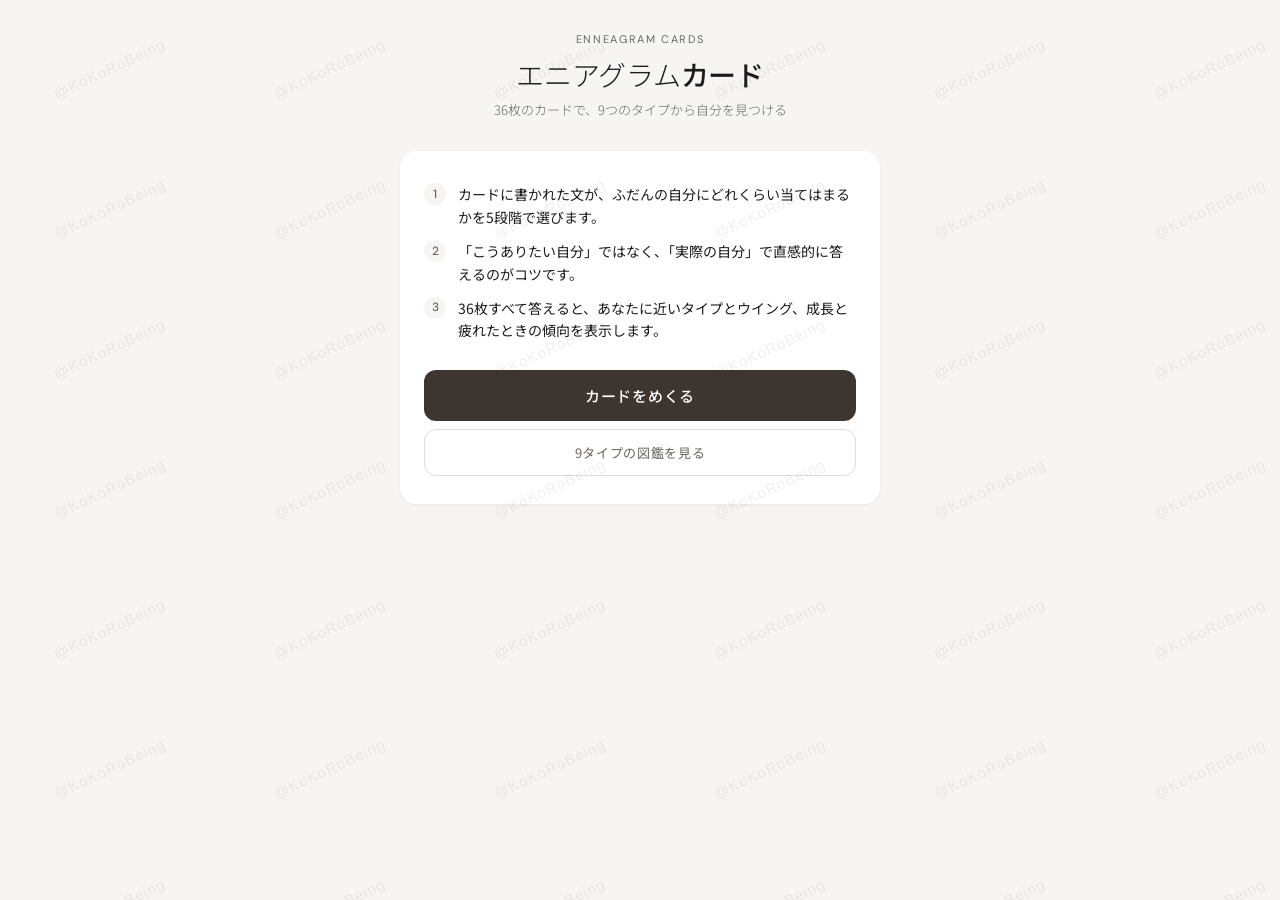
==== enneagram.html @ 76cba1b8 "エニアグラムカードに @KoKoRoBeing の透かしを追加 画面全体に薄く斜めに敷き詰め、操作の邪魔にならないよう pointer-events を無効にしている。  Co-Authored-By" ====
<!DOCTYPE html>
<html lang="ja">
<head>
<meta charset="UTF-8">
<meta name="viewport" content="width=device-width, initial-scale=1.0">
<title>エニアグラムカード</title>
<style>
  @import url('https://fonts.googleapis.com/css2?family=Noto+Sans+JP:wght@300;400;500&family=Noto+Serif+JP:wght@400;500&family=DM+Sans:wght@300;400;500&display=swap');

  * { margin: 0; padding: 0; box-sizing: border-box; }

  :root {
    --bg: #F7F5F2;
    --surface: #FFFFFF;
    --ink: #1C1C1C;
    --ink-soft: #6B6660;
    --line: #E0DDD9;
    --accent: #3D3530;
    --radius: 16px;
    --type-color: #3D3530;
  }

  body {
    font-family: 'Noto Sans JP', sans-serif;
    background: var(--bg);
    color: var(--ink);
    min-height: 100vh;
    display: flex;
    flex-direction: column;
    align-items: center;
    padding: 32px 16px 60px;
  }

  header {
    text-align: center;
    margin-bottom: 32px;
  }

  .eyebrow {
    font-family: 'DM Sans', sans-serif;
    font-size: 11px;
    letter-spacing: 0.15em;
    color: var(--ink-soft);
    text-transform: uppercase;
    margin-bottom: 10px;
  }

  h1 {
    font-size: 28px;
    font-weight: 300;
    letter-spacing: -0.01em;
    line-height: 1.3;
  }

  h1 span { font-weight: 500; }

  .subtitle {
    margin-top: 8px;
    font-size: 13px;
    color: var(--ink-soft);
    font-weight: 300;
  }

  .screen { display: none; width: 100%; max-width: 480px; }
  .screen.active { display: block; }

  .card {
    background: var(--surface);
    border-radius: var(--radius);
    padding: 28px 24px;
    margin-bottom: 16px;
    box-shadow: 0 1px 3px rgba(0,0,0,0.06);
  }

  .rule-list {
    display: flex;
    flex-direction: column;
    gap: 12px;
    margin: 4px 0 28px;
  }

  .rule-item {
    display: flex;
    align-items: flex-start;
    gap: 12px;
    font-size: 14px;
    line-height: 1.6;
  }

  .rule-num {
    width: 22px;
    height: 22px;
    border-radius: 50%;
    background: var(--bg);
    color: var(--ink-soft);
    font-family: 'DM Sans', sans-serif;
    font-size: 12px;
    font-weight: 500;
    display: flex;
    align-items: center;
    justify-content: center;
    flex-shrink: 0;
  }

  .btn {
    width: 100%;
    padding: 15px;
    background: var(--accent);
    color: white;
    border: none;
    border-radius: 12px;
    font-size: 15px;
    font-family: 'Noto Sans JP', sans-serif;
    font-weight: 500;
    cursor: pointer;
    transition: opacity 0.2s, transform 0.1s;
    letter-spacing: 0.05em;
  }

  .btn:active { transform: scale(0.98); opacity: 0.9; }

  .btn-ghost {
    background: transparent;
    color: var(--ink-soft);
    font-size: 13px;
    font-weight: 400;
    padding: 13px;
    margin-top: 8px;
    border: 1px solid #DDD;
  }

  .last-result {
    display: none;
    margin-top: 16px;
    font-size: 12px;
    color: var(--ink-soft);
    text-align: center;
  }

  .last-result button {
    background: none;
    border: none;
    color: var(--accent);
    font: inherit;
    text-decoration: underline;
    cursor: pointer;
  }

  /* QUIZ */
  .quiz-top {
    display: flex;
    align-items: center;
    justify-content: space-between;
    margin-bottom: 10px;
  }

  .quiz-count {
    font-family: 'DM Sans', sans-serif;
    font-size: 13px;
    color: var(--ink-soft);
    font-variant-numeric: tabular-nums;
  }

  .back-btn {
    background: none;
    border: none;
    font-family: 'Noto Sans JP', sans-serif;
    font-size: 12px;
    color: var(--ink-soft);
    cursor: pointer;
    padding: 4px 0;
  }

  .back-btn:disabled { opacity: 0.3; cursor: default; }

  .progress-bar {
    height: 4px;
    background: var(--line);
    border-radius: 2px;
    margin-bottom: 24px;
    overflow: hidden;
  }

  .progress-fill {
    height: 100%;
    width: 0%;
    background: var(--accent);
    border-radius: 2px;
    transition: width 0.3s ease;
  }

  .deck {
    position: relative;
    height: 240px;
    margin-bottom: 24px;
  }

  .deck-shadow {
    position: absolute;
    inset: 0;
    background: var(--surface);
    border-radius: var(--radius);
    box-shadow: 0 1px 3px rgba(0,0,0,0.06);
  }

  .deck-shadow.s1 { transform: translateY(8px) scale(0.96); opacity: 0.7; }
  .deck-shadow.s2 { transform: translateY(16px) scale(0.92); opacity: 0.4; }

  .q-card {
    position: absolute;
    inset: 0;
    background: var(--surface);
    border-radius: var(--radius);
    box-shadow: 0 4px 16px rgba(0,0,0,0.08);
    padding: 28px 24px;
    display: flex;
    flex-direction: column;
    justify-content: center;
    align-items: center;
    text-align: center;
    transition: transform 0.28s ease, opacity 0.28s ease;
  }

  .q-card.out-right { transform: translateX(110%) rotate(8deg); opacity: 0; }
  .q-card.out-left { transform: translateX(-110%) rotate(-8deg); opacity: 0; }
  .q-card.in { animation: cardIn 0.28s ease; }

  .q-mark {
    font-family: 'Noto Serif JP', serif;
    font-size: 36px;
    color: #DDD9D3;
    line-height: 1;
    margin-bottom: 8px;
  }

  .q-text {
    font-family: 'Noto Serif JP', serif;
    font-size: 19px;
    font-weight: 500;
    line-height: 1.8;
  }

  .scale {
    display: grid;
    grid-template-columns: repeat(5, 1fr);
    gap: 6px;
  }

  .scale-btn {
    background: var(--surface);
    border: 1px solid #DDD9D3;
    border-radius: 12px;
    padding: 12px 2px 10px;
    font-family: 'Noto Sans JP', sans-serif;
    font-size: 10px;
    line-height: 1.4;
    color: var(--ink-soft);
    cursor: pointer;
    display: flex;
    flex-direction: column;
    align-items: center;
    gap: 6px;
    transition: border-color 0.15s, transform 0.1s;
  }

  .scale-btn:hover { border-color: var(--accent); }
  .scale-btn:active { transform: scale(0.95); }

  .scale-dot {
    border-radius: 50%;
    background: var(--accent);
  }

  .scale-hint {
    text-align: center;
    font-size: 11px;
    color: var(--ink-soft);
    margin-top: 14px;
  }

  /* RESULT */
  .result-intro { text-align: center; margin-bottom: 24px; }
  .result-intro p { font-size: 13px; color: var(--ink-soft); }

  .type-card {
    background: var(--surface);
    border-radius: var(--radius);
    margin-bottom: 16px;
    box-shadow: 0 1px 3px rgba(0,0,0,0.06);
    overflow: hidden;
  }

  .type-head {
    background: var(--type-color);
    color: white;
    padding: 28px 24px 24px;
    position: relative;
  }

  .type-num {
    font-family: 'DM Sans', sans-serif;
    font-size: 64px;
    font-weight: 300;
    line-height: 1;
    position: absolute;
    right: 20px;
    top: 16px;
    opacity: 0.35;
  }

  .type-en {
    font-family: 'DM Sans', sans-serif;
    font-size: 11px;
    letter-spacing: 0.15em;
    text-transform: uppercase;
    opacity: 0.85;
    margin-bottom: 6px;
  }

  .type-name {
    font-size: 24px;
    font-weight: 500;
    margin-bottom: 6px;
  }

  .type-keyword {
    font-size: 13px;
    font-weight: 300;
    opacity: 0.9;
  }

  .wing-badge {
    display: inline-block;
    margin-top: 14px;
    font-family: 'DM Sans', sans-serif;
    font-size: 12px;
    background: rgba(255,255,255,0.2);
    padding: 4px 12px;
    border-radius: 20px;
  }

  .type-body { padding: 24px; }

  .type-desc {
    font-size: 14px;
    line-height: 1.8;
    margin-bottom: 20px;
  }

  .facts {
    display: grid;
    grid-template-columns: 1fr 1fr;
    gap: 10px;
    margin-bottom: 20px;
  }

  .fact {
    background: var(--bg);
    border-radius: 10px;
    padding: 12px 14px;
  }

  .fact-label {
    font-size: 11px;
    color: var(--ink-soft);
    margin-bottom: 4px;
  }

  .fact-value {
    font-size: 13px;
    line-height: 1.5;
  }

  .section-label {
    font-size: 12px;
    color: var(--ink-soft);
    margin-bottom: 8px;
  }

  .tags {
    display: flex;
    flex-wrap: wrap;
    gap: 6px;
    margin-bottom: 20px;
  }

  .tag {
    font-size: 12px;
    padding: 5px 12px;
    border-radius: 20px;
    border: 1px solid var(--type-color);
    color: var(--type-color);
  }

  .arrows {
    display: flex;
    flex-direction: column;
    gap: 8px;
  }

  .arrow-row {
    display: flex;
    gap: 12px;
    align-items: flex-start;
    font-size: 13px;
    line-height: 1.6;
  }

  .arrow-chip {
    flex-shrink: 0;
    font-family: 'DM Sans', sans-serif;
    font-size: 11px;
    padding: 3px 10px;
    border-radius: 20px;
    background: var(--bg);
    color: var(--ink-soft);
    white-space: nowrap;
    min-width: 92px;
    text-align: center;
  }

  .diagram-wrap {
    background: var(--surface);
    border-radius: var(--radius);
    padding: 24px 20px;
    margin-bottom: 16px;
    text-align: center;
    box-shadow: 0 1px 3px rgba(0,0,0,0.06);
  }

  .diagram-wrap svg { width: 100%; max-width: 260px; height: auto; display: block; margin: 0 auto; }

  .diagram-legend {
    display: flex;
    justify-content: center;
    gap: 16px;
    margin-top: 12px;
    font-size: 11px;
    color: var(--ink-soft);
    flex-wrap: wrap;
  }

  .diagram-legend span::before {
    content: '';
    display: inline-block;
    width: 14px;
    height: 2px;
    vertical-align: middle;
    margin-right: 6px;
    background: currentColor;
  }

  .legend-growth { color: #6F9A6F; }
  .legend-stress { color: #B98080; }

  .scores {
    background: var(--surface);
    border-radius: var(--radius);
    padding: 24px;
    margin-bottom: 16px;
    box-shadow: 0 1px 3px rgba(0,0,0,0.06);
  }

  .score-row {
    display: flex;
    align-items: center;
    gap: 10px;
    margin-bottom: 12px;
  }

  .score-row:last-child { margin-bottom: 0; }

  .score-label {
    width: 112px;
    font-size: 12px;
    color: var(--ink-soft);
    flex-shrink: 0;
    white-space: nowrap;
    overflow: hidden;
    text-overflow: ellipsis;
  }

  .score-label b {
    font-family: 'DM Sans', sans-serif;
    font-weight: 500;
    color: var(--ink);
    margin-right: 4px;
  }

  .score-bar-bg {
    flex: 1;
    height: 8px;
    background: #F0EDEA;
    border-radius: 4px;
    overflow: hidden;
  }

  .score-bar-fill {
    height: 100%;
    width: 0%;
    border-radius: 4px;
    transition: width 1s ease;
  }

  .score-num {
    width: 38px;
    text-align: right;
    font-family: 'DM Sans', sans-serif;
    font-size: 13px;
    font-weight: 500;
    flex-shrink: 0;
  }

  .message-card {
    background: var(--accent);
    color: white;
    border-radius: var(--radius);
    padding: 24px;
    margin-bottom: 16px;
    line-height: 1.7;
    font-size: 14px;
    font-weight: 300;
  }

  .message-card strong {
    display: block;
    font-size: 16px;
    font-weight: 500;
    margin-bottom: 8px;
  }

  .note {
    font-size: 11px;
    color: var(--ink-soft);
    line-height: 1.7;
    margin-bottom: 20px;
    padding: 0 4px;
  }

  /* LIBRARY */
  .lib-grid {
    display: grid;
    grid-template-columns: repeat(3, 1fr);
    gap: 10px;
    margin-bottom: 20px;
  }

  .lib-card {
    aspect-ratio: 3 / 4;
    border: none;
    border-radius: 12px;
    color: white;
    padding: 12px 10px;
    text-align: left;
    cursor: pointer;
    display: flex;
    flex-direction: column;
    justify-content: space-between;
    font-family: 'Noto Sans JP', sans-serif;
    box-shadow: 0 1px 3px rgba(0,0,0,0.08);
    transition: transform 0.15s;
  }

  .lib-card:active { transform: scale(0.96); }

  .lib-num {
    font-family: 'DM Sans', sans-serif;
    font-size: 32px;
    font-weight: 300;
    line-height: 1;
  }

  .lib-name {
    font-size: 12px;
    font-weight: 500;
    line-height: 1.4;
  }

  .lib-center {
    font-size: 10px;
    opacity: 0.85;
    margin-top: 2px;
  }

  .watermark {
    position: fixed;
    inset: 0;
    pointer-events: none;
    z-index: 1000;
    background-image: url("data:image/svg+xml,%3Csvg xmlns='http://www.w3.org/2000/svg' width='220' height='140'%3E%3Ctext x='110' y='70' text-anchor='middle' dominant-baseline='middle' transform='rotate(-25 110 70)' font-family='Helvetica, Arial, sans-serif' font-size='15' letter-spacing='1' fill='%233D3530' fill-opacity='0.08'%3E%40KoKoRoBeing%3C/text%3E%3C/svg%3E");
    background-size: 220px 140px;
  }

  .fade-in { animation: fadeIn 0.4s ease; }

  @keyframes fadeIn {
    from { opacity: 0; transform: translateY(10px); }
    to { opacity: 1; transform: translateY(0); }
  }

  @keyframes cardIn {
    from { opacity: 0; transform: translateY(16px) scale(0.97); }
    to { opacity: 1; transform: translateY(0) scale(1); }
  }
</style>
</head>
<body>
<div class="watermark" aria-hidden="true"></div>

<header>
  <div class="eyebrow">Enneagram Cards</div>
  <h1>エニアグラム<span>カード</span></h1>
  <p class="subtitle">36枚のカードで、9つのタイプから自分を見つける</p>
</header>

<!-- INTRO -->
<div class="screen active" id="screen-intro">
  <div class="card fade-in">
    <div class="rule-list">
      <div class="rule-item">
        <div class="rule-num">1</div>
        <div>カードに書かれた文が、ふだんの自分にどれくらい当てはまるかを5段階で選びます。</div>
      </div>
      <div class="rule-item">
        <div class="rule-num">2</div>
        <div>「こうありたい自分」ではなく、「実際の自分」で直感的に答えるのがコツです。</div>
      </div>
      <div class="rule-item">
        <div class="rule-num">3</div>
        <div>36枚すべて答えると、あなたに近いタイプとウイング、成長と疲れたときの傾向を表示します。</div>
      </div>
    </div>
    <button class="btn" onclick="startQuiz()">カードをめくる</button>
    <button class="btn btn-ghost" onclick="showLibrary()">9タイプの図鑑を見る</button>
    <p class="last-result" id="last-result"></p>
  </div>
</div>

<!-- QUIZ -->
<div class="screen" id="screen-quiz">
  <div class="quiz-top">
    <button class="back-btn" id="back-btn" onclick="undo()">← ひとつ戻る</button>
    <span class="quiz-count" id="quiz-count">1 / 36</span>
  </div>
  <div class="progress-bar"><div class="progress-fill" id="progress"></div></div>

  <div class="deck">
    <div class="deck-shadow s2"></div>
    <div class="deck-shadow s1"></div>
    <div class="q-card" id="q-card">
      <div class="q-mark">"</div>
      <p class="q-text" id="q-text"></p>
    </div>
  </div>

  <div class="scale" id="scale"></div>
  <p class="scale-hint">キーボードの 1〜5 でも答えられます</p>
</div>

<!-- RESULT / DETAIL -->
<div class="screen" id="screen-result">
  <div class="result-intro fade-in" id="result-intro">
    <p id="result-lead">あなたに一番近いのは</p>
  </div>

  <div class="type-card fade-in" id="type-card">
    <div class="type-head">
      <div class="type-num" id="t-num"></div>
      <div class="type-en" id="t-en"></div>
      <div class="type-name" id="t-name"></div>
      <div class="type-keyword" id="t-keyword"></div>
      <div class="wing-badge" id="t-wing"></div>
    </div>
    <div class="type-body">
      <p class="type-desc" id="t-desc"></p>
      <div class="facts">
        <div class="fact"><div class="fact-label">根っこの願い</div><div class="fact-value" id="t-desire"></div></div>
        <div class="fact"><div class="fact-label">根っこの怖れ</div><div class="fact-value" id="t-fear"></div></div>
      </div>
      <div class="section-label">持ち味</div>
      <div class="tags" id="t-strengths"></div>
      <div class="section-label">気をつけたいクセ</div>
      <div class="tags" id="t-pitfalls"></div>
      <div class="arrows">
        <div class="arrow-row"><span class="arrow-chip" id="t-growth-chip"></span><span id="t-growth"></span></div>
        <div class="arrow-row"><span class="arrow-chip" id="t-stress-chip"></span><span id="t-stress"></span></div>
      </div>
    </div>
  </div>

  <div class="diagram-wrap fade-in">
    <svg id="diagram" viewBox="0 0 260 260" role="img" aria-label="エニアグラム図"></svg>
    <div class="diagram-legend">
      <span class="legend-growth">成長の方向</span>
      <span class="legend-stress">ストレスの方向</span>
    </div>
  </div>

  <div class="scores fade-in" id="scores"></div>

  <div class="message-card fade-in" id="message-card">
    <strong id="m-title"></strong>
    <span id="m-body"></span>
  </div>

  <p class="note">※エニアグラムをもとにした簡易的なセルフチェックで、正式な診断ではありません。タイプは「自分を決めつけるラベル」ではなく、自分を眺めるための手がかりとして楽しんでください。</p>

  <button class="btn" id="result-primary" onclick="startQuiz()">もう一度やる</button>
  <button class="btn btn-ghost" onclick="showLibrary()">9タイプの図鑑を見る</button>
</div>

<!-- LIBRARY -->
<div class="screen" id="screen-library">
  <div class="result-intro fade-in">
    <p>カードをタップすると詳しく見られます</p>
  </div>
  <div class="lib-grid fade-in" id="lib-grid"></div>
  <button class="btn btn-ghost" onclick="goHome()">はじめに戻る</button>
</div>

<script>
const CENTERS = { body: '本能センター', heart: '感情センター', head: '思考センター' };

const TYPES = {
  1: {
    name: '改革する人', en: 'The Reformer', keyword: '正しさと誠実さを大切にする', color: '#7D8A9C', center: 'body',
    desc: '物事をより良く、正しくしたいという強い気持ちを持つタイプ。責任感があり、筋の通らないことを見過ごせません。自分の中に高い基準があり、それに沿って誠実に生きようとします。',
    desire: '正しく、善い人でありたい', fear: '間違っている・堕落していると思われること',
    strengths: ['誠実', '責任感', '公正さ', '丁寧な仕事'],
    pitfalls: ['自分を責めすぎる', '白黒つけたがる', '怒りをため込む'],
    growth: 'ゆとりが出ると、7のように遊び心が生まれ、「完璧でなくても大丈夫」と肩の力が抜けます。',
    stress: '追い詰められると、4のように「誰も分かってくれない」と落ち込みやすくなります。',
    message: '今日できなかったことより、今日ちゃんとやったことを一つ数えてみてください。あなたはもう十分、誠実です。'
  },
  2: {
    name: '助ける人', en: 'The Helper', keyword: '人とのつながりに心を注ぐ', color: '#C08A8A', center: 'heart',
    desc: '人の気持ちに敏感で、誰かの役に立つことに喜びを感じるタイプ。あたたかく面倒見がよく、周りの人をよく見ています。そのぶん、自分の必要は後回しにしがちです。',
    desire: '愛され、必要とされたい', fear: '誰からも必要とされないこと',
    strengths: ['思いやり', '気配り', '人懐っこさ', '支える力'],
    pitfalls: ['断れない', '見返りを期待してしまう', '自分のケアを忘れる'],
    growth: 'ゆとりが出ると、4のように自分の本当の気持ちに目を向け、自分自身も大切にできるようになります。',
    stress: '追い詰められると、8のように「こんなにしてあげたのに」と強く当たってしまうことがあります。',
    message: '誰かのためでなく、自分のためだけの時間を少しだけ取ってみてください。あなたも、助けられていい人です。'
  },
  3: {
    name: '達成する人', en: 'The Achiever', keyword: '目標に向かって輝く', color: '#C7A35A', center: 'heart',
    desc: '目標を見つけると一直線に進み、結果を出すことに長けたタイプ。適応力があり、場に合わせて最善の自分を見せられます。周りを元気づける推進力の持ち主です。',
    desire: '価値ある存在として認められたい', fear: '価値のない人間だと思われること',
    strengths: ['行動力', '効率性', '自己プロデュース', '前向きさ'],
    pitfalls: ['休むのが苦手', '評価に振り回される', '本音を置き去りにする'],
    growth: 'ゆとりが出ると、6のように仲間と協力し、肩書きではなく信頼で人とつながれるようになります。',
    stress: '追い詰められると、9のように急にやる気が抜け、何も手につかなくなることがあります。',
    message: '何も成し遂げていない時間のあなたにも、ちゃんと価値があります。今日は「成果」ではなく「気分」を聞いてあげてください。'
  },
  4: {
    name: '個性的な人', en: 'The Individualist', keyword: '自分らしさと深い感情を生きる', color: '#8A7BA8', center: 'heart',
    desc: '感受性が豊かで、自分だけの世界観を大切にするタイプ。美しいものや本物に惹かれ、感情の機微を深く味わいます。ありきたりより、心から納得できる生き方を求めます。',
    desire: '自分らしく、特別な存在でありたい', fear: '自分には何の個性もないこと',
    strengths: ['感受性', '創造性', '共感の深さ', '美意識'],
    pitfalls: ['他人と比べて落ち込む', '気分に飲まれる', 'ないものに目が向く'],
    growth: 'ゆとりが出ると、1のように感情を形にし、コツコツと行動に移せるようになります。',
    stress: '追い詰められると、2のように人に強く依存し、構ってほしくなることがあります。',
    message: '今あるものの中にも、あなたらしさはちゃんと宿っています。今日見つけた小さな「好き」を、大事にしてください。'
  },
  5: {
    name: '調べる人', en: 'The Investigator', keyword: '知ることで世界と向き合う', color: '#5F8C8C', center: 'head',
    desc: '物事を深く理解したいという探究心を持つタイプ。冷静に観察し、自分の頭でじっくり考えます。一人の時間とエネルギーを大切にし、興味の対象にはとことん没頭します。',
    desire: '有能で、物事を理解していたい', fear: '無力で、役に立たないこと',
    strengths: ['洞察力', '集中力', '客観性', '専門性'],
    pitfalls: ['頭で考えすぎる', '人と距離を置きすぎる', '準備が終わらない'],
    growth: 'ゆとりが出ると、8のように知識を自信に変え、思い切って行動に移せるようになります。',
    stress: '追い詰められると、7のように気が散り、あれこれに手を出して落ち着かなくなります。',
    message: '完全に分かる前に、少しだけ踏み出してみても大丈夫。あなたはもう、十分に準備ができています。'
  },
  6: {
    name: '忠実な人', en: 'The Loyalist', keyword: '安心と信頼を築く', color: '#6F8BA8', center: 'head',
    desc: '危険やリスクにいち早く気づき、備えることができるタイプ。誠実で責任感が強く、信頼した人や仲間をとても大切にします。慎重さの裏に、深い思いやりがあります。',
    desire: '安心して、支えられていたい', fear: '支えや導きを失うこと',
    strengths: ['誠実さ', '危機管理', '協調性', '粘り強さ'],
    pitfalls: ['心配しすぎる', '決断を人に委ねる', '疑い深くなる'],
    growth: 'ゆとりが出ると、9のように穏やかになり、「なんとかなる」と自分を信頼できるようになります。',
    stress: '追い詰められると、3のように焦って仕事に没頭し、自分を見失いがちです。',
    message: 'これまで乗り越えてきた日々が、あなたが頼れる人である証拠です。今日は自分の判断を、少し信じてみてください。'
  },
  7: {
    name: '熱中する人', en: 'The Enthusiast', keyword: '人生の楽しさを味わい尽くす', color: '#D19A6A', center: 'head',
    desc: '好奇心旺盛で、新しい体験や可能性にワクワクするタイプ。明るく前向きで、周りの空気を軽くする力があります。アイデアが次々に湧き、人生を楽しむ天才です。',
    desire: '満たされ、自由でいたい', fear: '痛みや退屈に閉じ込められること',
    strengths: ['楽観性', '発想力', '行動の速さ', 'ムードメーカー'],
    pitfalls: ['飽きっぽい', 'つらさから目をそらす', '予定を詰め込みすぎる'],
    growth: 'ゆとりが出ると、5のように一つのことを深く味わい、落ち着いて集中できるようになります。',
    stress: '追い詰められると、1のように批判的になり、周りにイライラしやすくなります。',
    message: '次の楽しみを探す前に、いまここにある楽しさを、もう少しだけ味わってみてください。'
  },
  8: {
    name: '挑戦する人', en: 'The Challenger', keyword: '力強く、自分の道を切り開く', color: '#A86B5A', center: 'body',
    desc: 'エネルギッシュで決断力があり、困難にも正面から立ち向かうタイプ。正義感が強く、弱い立場の人を守ろうとします。率直で裏表がなく、頼れるリーダーになれる人です。',
    desire: '自分の人生を自分でコントロールしたい', fear: '人に支配され、傷つけられること',
    strengths: ['決断力', '行動力', '保護する力', '率直さ'],
    pitfalls: ['強く出すぎる', '弱さを見せられない', '白か黒かで動く'],
    growth: 'ゆとりが出ると、2のように優しさを素直に表し、人に心を開けるようになります。',
    stress: '追い詰められると、5のように引きこもり、誰も寄せつけなくなることがあります。',
    message: '強くいなくていい時間も、あなたには必要です。信頼できる誰かに、少しだけ寄りかかってみてください。'
  },
  9: {
    name: '平和をもたらす人', en: 'The Peacemaker', keyword: '調和と穏やかさを守る', color: '#8FA88A', center: 'body',
    desc: '穏やかで包容力があり、周りに安心感を与えるタイプ。さまざまな立場を理解でき、対立をやわらげる力があります。そのぶん、自分の意見や望みを後回しにしがちです。',
    desire: '心の平和と、人との調和を保ちたい', fear: '争いや分裂によって、つながりを失うこと',
    strengths: ['包容力', '聞く力', '安定感', '公平さ'],
    pitfalls: ['先延ばしにする', '自分の意見を飲み込む', '流されやすい'],
    growth: 'ゆとりが出ると、3のように自分の目標に向かって、主体的に動けるようになります。',
    stress: '追い詰められると、6のように不安や心配が膨らみ、決められなくなります。',
    message: 'あなたの「こうしたい」も、場の調和と同じくらい大切です。今日は小さな希望を、一つ口に出してみてください。'
  }
};

// 成長（統合）とストレス（分裂）の方向
const ARROWS = {
  1: { growth: 7, stress: 4 }, 2: { growth: 4, stress: 8 }, 3: { growth: 6, stress: 9 },
  4: { growth: 1, stress: 2 }, 5: { growth: 8, stress: 7 }, 6: { growth: 9, stress: 3 },
  7: { growth: 5, stress: 1 }, 8: { growth: 2, stress: 5 }, 9: { growth: 3, stress: 6 }
};

const QUESTIONS = [
  { type: 1, text: '物事は「正しいやり方」でやるべきだと思う' },
  { type: 1, text: '細かいミスや乱れが、つい目についてしまう' },
  { type: 1, text: '自分にも他人にも、厳しい基準を持っている' },
  { type: 1, text: '気持ちより、筋が通っているかを大事にする' },
  { type: 2, text: '人の役に立てたときが、一番うれしい' },
  { type: 2, text: '困っている人を見ると、放っておけない' },
  { type: 2, text: '頼まれると、自分の予定より相手を優先しがち' },
  { type: 2, text: '相手が何を必要としているか、すぐに気づく' },
  { type: 3, text: '目標を立てて、達成していくのが好きだ' },
  { type: 3, text: '人からどう評価されているかが気になる' },
  { type: 3, text: '効率よく結果を出すことを重視する' },
  { type: 3, text: '場に合わせて「できる自分」を見せるのが得意だ' },
  { type: 4, text: '自分は、他の人とどこか違うと感じる' },
  { type: 4, text: '感情の深さや繊細さを大切にしている' },
  { type: 4, text: 'ありきたりなものより、自分らしさを表現したい' },
  { type: 4, text: '何かが欠けているような寂しさを感じることがある' },
  { type: 5, text: '行動する前に、まず十分に理解したい' },
  { type: 5, text: '一人で考える時間がないと、疲れてしまう' },
  { type: 5, text: '興味のある分野は、とことん調べ込む' },
  { type: 5, text: '気持ちを表に出すより、一歩引いて観察する方だ' },
  { type: 6, text: '最悪の事態を想定して、備えておきたい' },
  { type: 6, text: '信頼できる人や居場所があると、安心する' },
  { type: 6, text: '決める前に、誰かの意見を聞きたくなる' },
  { type: 6, text: '本当に大丈夫か、つい疑って確かめてしまう' },
  { type: 7, text: '楽しそうなことがあると、すぐやってみたくなる' },
  { type: 7, text: '予定がたくさんある方がワクワクする' },
  { type: 7, text: 'つらいことも、なるべく前向きに捉え直す' },
  { type: 7, text: '一つに縛られるより、選択肢を多く持っていたい' },
  { type: 8, text: '自分の意見は、はっきり言う方だ' },
  { type: 8, text: '人にコントロールされるのは我慢できない' },
  { type: 8, text: '弱い立場の人を守りたいと強く思う' },
  { type: 8, text: '困難な場面ほど、自分が前に出て引っ張る' },
  { type: 9, text: '争いごとは、できるだけ避けたい' },
  { type: 9, text: 'いろんな人の立場が分かって、決めきれないことがある' },
  { type: 9, text: 'マイペースに、穏やかに過ごすのが一番だ' },
  { type: 9, text: '自分の希望より、場の調和を優先しがち' }
];

const SCALE = [
  { value: 0, label: 'ちがう', size: 6 },
  { value: 1, label: 'やや\nちがう', size: 9 },
  { value: 2, label: 'どちらとも', size: 12 },
  { value: 3, label: 'やや\nそう', size: 15 },
  { value: 4, label: 'そう', size: 18 }
];

const MAX_PER_TYPE = 4 * 4;
const STORAGE_KEY = 'enneagram-cards-last';

let deck = [];
let answers = [];
let busy = false;

function showScreen(id) {
  document.querySelectorAll('.screen').forEach(s => s.classList.remove('active'));
  document.getElementById(id).classList.add('active');
  window.scrollTo(0, 0);
}

function shuffle(list) {
  const a = list.slice();
  for (let i = a.length - 1; i > 0; i--) {
    const j = Math.floor(Math.random() * (i + 1));
    [a[i], a[j]] = [a[j], a[i]];
  }
  return a;
}

function buildScale() {
  const scale = document.getElementById('scale');
  SCALE.forEach(s => {
    const btn = document.createElement('button');
    btn.className = 'scale-btn';
    btn.onclick = () => answer(s.value);
    btn.innerHTML = '<span class="scale-dot" style="width:' + s.size + 'px;height:' + s.size + 'px;opacity:' + (0.25 + s.value * 0.19) + '"></span>' +
      s.label.replace('\n', '<br>');
    scale.appendChild(btn);
  });
}

function startQuiz() {
  deck = shuffle(QUESTIONS);
  answers = [];
  busy = false;
  showScreen('screen-quiz');
  renderCard(false);
}

function renderCard(animate) {
  const i = answers.length;
  const card = document.getElementById('q-card');
  document.getElementById('q-text').textContent = deck[i].text;
  document.getElementById('quiz-count').textContent = (i + 1) + ' / ' + deck.length;
  document.getElementById('progress').style.width = (i / deck.length * 100) + '%';
  document.getElementById('back-btn').disabled = i === 0;
  card.className = 'q-card';
  if (animate) {
    void card.offsetWidth;
    card.classList.add('in');
  }
}

function answer(value) {
  if (busy || !document.getElementById('screen-quiz').classList.contains('active')) return;
  busy = true;
  answers.push({ type: deck[answers.length].type, value });
  const card = document.getElementById('q-card');
  card.classList.add(value >= 2 ? 'out-right' : 'out-left');
  setTimeout(() => {
    busy = false;
    if (answers.length >= deck.length) {
      document.getElementById('progress').style.width = '100%';
      finish();
    } else {
      renderCard(true);
    }
  }, 260);
}

function undo() {
  if (busy || answers.length === 0) return;
  answers.pop();
  renderCard(true);
}

document.addEventListener('keydown', (e) => {
  const n = parseInt(e.key, 10);
  if (n >= 1 && n <= 5) answer(n - 1);
  if (e.key === 'Backspace' && document.getElementById('screen-quiz').classList.contains('active')) undo();
});

function computeScores() {
  const scores = {};
  for (let t = 1; t <= 9; t++) scores[t] = 0;
  answers.forEach(a => { scores[a.type] += a.value; });
  return scores;
}

function neighbors(t) {
  return [t === 1 ? 9 : t - 1, t === 9 ? 1 : t + 1];
}

function rank(scores) {
  return Object.keys(scores).map(Number).sort((a, b) => scores[b] - scores[a]);
}

function finish() {
  const scores = computeScores();
  const order = rank(scores);
  const main = order[0];
  const [l, r] = neighbors(main);
  const wing = scores[l] >= scores[r] ? l : r;
  const result = { main, wing, scores, date: new Date().toISOString() };
  try { localStorage.setItem(STORAGE_KEY, JSON.stringify(result)); } catch (e) {}
  renderResult(result);
}

function renderResult(result) {
  const { main, wing, scores } = result;
  const order = rank(scores);
  const tied = order.filter(t => scores[t] === scores[main] && t !== main);

  document.getElementById('result-lead').textContent = tied.length
    ? 'あなたに一番近いのは（タイプ' + tied.join('・') + 'と同点です）'
    : 'あなたに一番近いのは';
  renderTypeCard(main, wing);
  renderScores(scores, main);
  document.getElementById('scores').style.display = 'block';

  document.getElementById('m-title').textContent = 'タイプ' + main + 'のあなたへ';
  document.getElementById('m-body').textContent = TYPES[main].message;
  document.getElementById('message-card').style.display = 'block';
  document.getElementById('result-primary').textContent = 'もう一度やる';
  document.getElementById('result-primary').onclick = startQuiz;

  showScreen('screen-result');
}

function renderTypeCard(t, wing) {
  const data = TYPES[t];
  const card = document.getElementById('type-card');
  card.style.setProperty('--type-color', data.color);
  document.getElementById('t-num').textContent = t;
  document.getElementById('t-en').textContent = data.en + ' · ' + CENTERS[data.center];
  document.getElementById('t-name').textContent = 'タイプ' + t + '　' + data.name;
  document.getElementById('t-keyword').textContent = data.keyword;

  const wingEl = document.getElementById('t-wing');
  if (wing) {
    wingEl.textContent = t + 'w' + wing + '　ウイング：' + TYPES[wing].name;
    wingEl.style.display = 'inline-block';
  } else {
    wingEl.style.display = 'none';
  }

  document.getElementById('t-desc').textContent = data.desc;
  document.getElementById('t-desire').textContent = data.desire;
  document.getElementById('t-fear').textContent = data.fear;
  fillTags('t-strengths', data.strengths);
  fillTags('t-pitfalls', data.pitfalls);

  const arrow = ARROWS[t];
  document.getElementById('t-growth-chip').textContent = '成長 → ' + arrow.growth;
  document.getElementById('t-growth').textContent = data.growth;
  document.getElementById('t-stress-chip').textContent = 'ストレス → ' + arrow.stress;
  document.getElementById('t-stress').textContent = data.stress;

  drawDiagram(t);
}

function fillTags(id, items) {
  const el = document.getElementById(id);
  el.innerHTML = '';
  items.forEach(text => {
    const tag = document.createElement('span');
    tag.className = 'tag';
    tag.textContent = text;
    el.appendChild(tag);
  });
}

function renderScores(scores, main) {
  const el = document.getElementById('scores');
  el.innerHTML = '';
  rank(scores).forEach(t => {
    const pct = Math.round(scores[t] / MAX_PER_TYPE * 100);
    const row = document.createElement('div');
    row.className = 'score-row';
    row.innerHTML =
      '<span class="score-label"><b>' + t + '</b>' + TYPES[t].name + '</span>' +
      '<div class="score-bar-bg"><div class="score-bar-fill" style="background:' + TYPES[t].color + ';opacity:' + (t === main ? 1 : 0.6) + '"></div></div>' +
      '<span class="score-num" style="color:' + TYPES[t].color + '">' + pct + '%</span>';
    el.appendChild(row);
    setTimeout(() => { row.querySelector('.score-bar-fill').style.width = pct + '%'; }, 100);
  });
}

function pointOf(n, radius) {
  const angle = (-90 + (n % 9) * 40) * Math.PI / 180;
  return { x: 130 + radius * Math.cos(angle), y: 130 + radius * Math.sin(angle) };
}

function drawDiagram(active) {
  const svg = document.getElementById('diagram');
  const R = 100;
  const p = n => pointOf(n, R);
  const line = (a, b, attrs) =>
    '<line x1="' + p(a).x + '" y1="' + p(a).y + '" x2="' + p(b).x + '" y2="' + p(b).y + '" ' + attrs + '/>';

  let html = '<defs>' +
    '<marker id="ah-g" viewBox="0 0 10 10" refX="9" refY="5" markerWidth="6" markerHeight="6" orient="auto"><path d="M0,0 L10,5 L0,10 z" fill="#6F9A6F"/></marker>' +
    '<marker id="ah-s" viewBox="0 0 10 10" refX="9" refY="5" markerWidth="6" markerHeight="6" orient="auto"><path d="M0,0 L10,5 L0,10 z" fill="#B98080"/></marker>' +
    '</defs>';
  html += '<circle cx="130" cy="130" r="' + R + '" fill="none" stroke="#E0DDD9" stroke-width="1.5"/>';

  const base = 'stroke="#E0DDD9" stroke-width="1.2"';
  [[3, 6], [6, 9], [9, 3]].forEach(([a, b]) => { html += line(a, b, base); });
  [[1, 4], [4, 2], [2, 8], [8, 5], [5, 7], [7, 1]].forEach(([a, b]) => { html += line(a, b, base); });

  if (active) {
    const shorten = (a, b, gap) => {
      const pa = p(a), pb = p(b);
      const dx = pb.x - pa.x, dy = pb.y - pa.y, len = Math.hypot(dx, dy);
      return { x1: pa.x + dx / len * gap, y1: pa.y + dy / len * gap, x2: pb.x - dx / len * gap, y2: pb.y - dy / len * gap };
    };
    const arrowLine = (to, color, marker, dash) => {
      const s = shorten(active, to, 18);
      return '<line x1="' + s.x1 + '" y1="' + s.y1 + '" x2="' + s.x2 + '" y2="' + s.y2 + '" stroke="' + color +
        '" stroke-width="2" ' + (dash ? 'stroke-dasharray="4 3" ' : '') + 'marker-end="url(#' + marker + ')"/>';
    };
    html += arrowLine(ARROWS[active].growth, '#6F9A6F', 'ah-g', false);
    html += arrowLine(ARROWS[active].stress, '#B98080', 'ah-s', true);
  }

  for (let n = 1; n <= 9; n++) {
    const pt = p(n);
    const on = n === active;
    const color = TYPES[n].color;
    html += '<circle cx="' + pt.x + '" cy="' + pt.y + '" r="' + (on ? 16 : 12) + '" fill="' + (on ? color : '#FFFFFF') +
      '" stroke="' + color + '" stroke-width="1.5"/>';
    html += '<text x="' + pt.x + '" y="' + (pt.y + 0.5) + '" text-anchor="middle" dominant-baseline="middle" ' +
      'font-family="DM Sans, sans-serif" font-size="' + (on ? 14 : 12) + '" font-weight="500" fill="' + (on ? '#FFFFFF' : color) + '">' + n + '</text>';
  }

  svg.innerHTML = html;
}

function showLibrary() {
  const grid = document.getElementById('lib-grid');
  grid.innerHTML = '';
  for (let t = 1; t <= 9; t++) {
    const btn = document.createElement('button');
    btn.className = 'lib-card';
    btn.style.background = TYPES[t].color;
    btn.innerHTML = '<span class="lib-num">' + t + '</span>' +
      '<span><span class="lib-name">' + TYPES[t].name + '</span><span class="lib-center" style="display:block">' + CENTERS[TYPES[t].center] + '</span></span>';
    btn.onclick = () => showTypeDetail(t);
    grid.appendChild(btn);
  }
  showScreen('screen-library');
}

function showTypeDetail(t) {
  document.getElementById('result-lead').textContent = '9タイプの図鑑';
  renderTypeCard(t, null);
  document.getElementById('scores').style.display = 'none';
  document.getElementById('message-card').style.display = 'block';
  document.getElementById('m-title').textContent = 'タイプ' + t + 'の人へのひとこと';
  document.getElementById('m-body').textContent = TYPES[t].message;
  document.getElementById('result-primary').textContent = '診断をはじめる';
  document.getElementById('result-primary').onclick = startQuiz;
  showScreen('screen-result');
}

function loadLast() {
  try {
    const raw = localStorage.getItem(STORAGE_KEY);
    return raw ? JSON.parse(raw) : null;
  } catch (e) {
    return null;
  }
}

function goHome() {
  const last = loadLast();
  const el = document.getElementById('last-result');
  if (last && TYPES[last.main]) {
    el.innerHTML = '';
    el.append('前回の結果：タイプ' + last.main + 'w' + last.wing + '（' + TYPES[last.main].name + '） ');
    const btn = document.createElement('button');
    btn.textContent = 'もう一度見る';
    btn.onclick = () => renderResult(last);
    el.appendChild(btn);
    el.style.display = 'block';
  } else {
    el.style.display = 'none';
  }
  showScreen('screen-intro');
}

buildScale();
goHome();
</script>
</body>
</html>
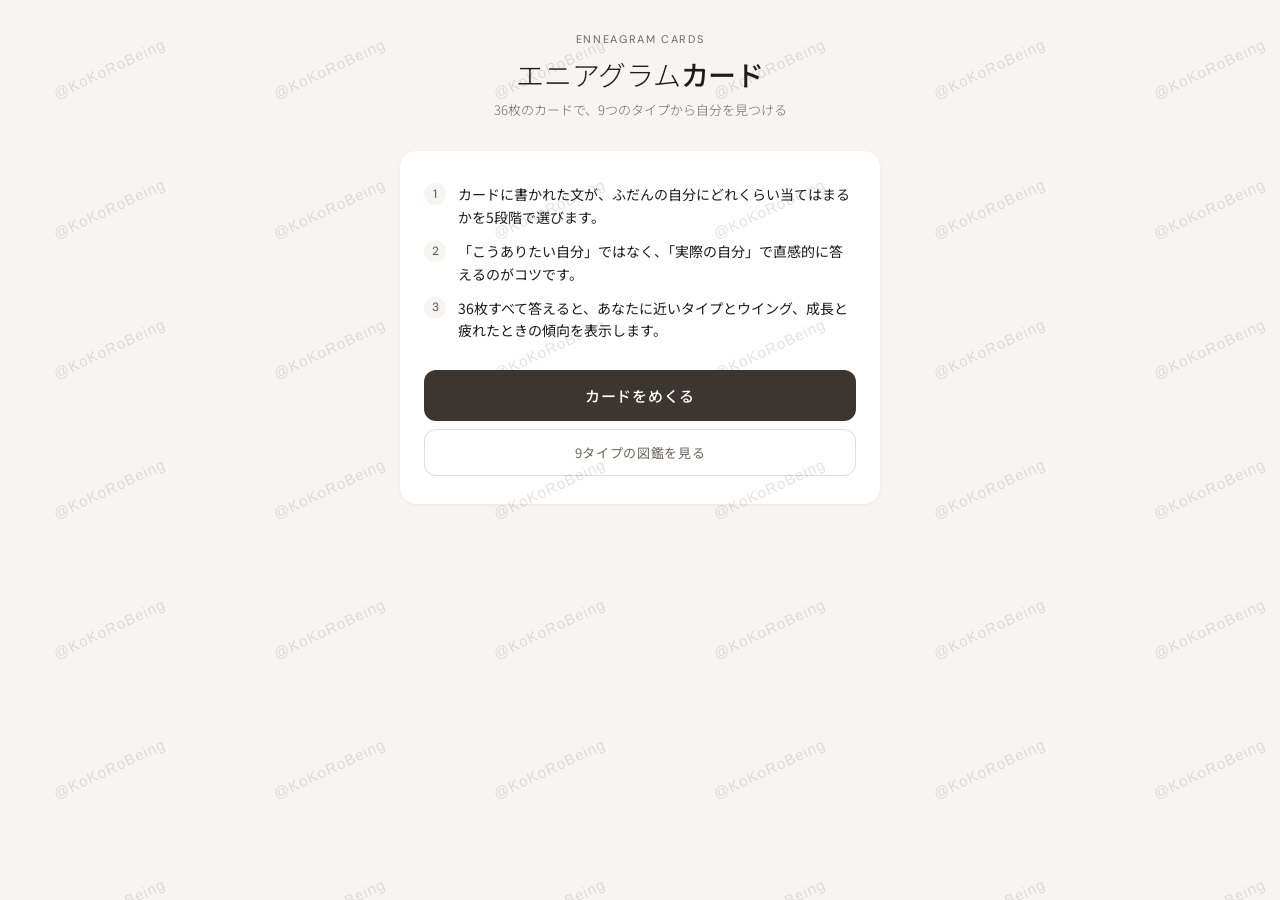
==== commit cbe66af0: "透かしを少し濃くする Co-Authored-By: Claude Opus 5.5 <noreply@anthropic.com> Claude-Session: https://claude.ai" ====
--- a/enneagram.html
+++ b/enneagram.html
@@ -587,7 +587,7 @@
     inset: 0;
     pointer-events: none;
     z-index: 1000;
-    background-image: url("data:image/svg+xml,%3Csvg xmlns='http://www.w3.org/2000/svg' width='220' height='140'%3E%3Ctext x='110' y='70' text-anchor='middle' dominant-baseline='middle' transform='rotate(-25 110 70)' font-family='Helvetica, Arial, sans-serif' font-size='15' letter-spacing='1' fill='%233D3530' fill-opacity='0.08'%3E%40KoKoRoBeing%3C/text%3E%3C/svg%3E");
+    background-image: url("data:image/svg+xml,%3Csvg xmlns='http://www.w3.org/2000/svg' width='220' height='140'%3E%3Ctext x='110' y='70' text-anchor='middle' dominant-baseline='middle' transform='rotate(-25 110 70)' font-family='Helvetica, Arial, sans-serif' font-size='15' letter-spacing='1' fill='%233D3530' fill-opacity='0.14'%3E%40KoKoRoBeing%3C/text%3E%3C/svg%3E");
     background-size: 220px 140px;
   }
 
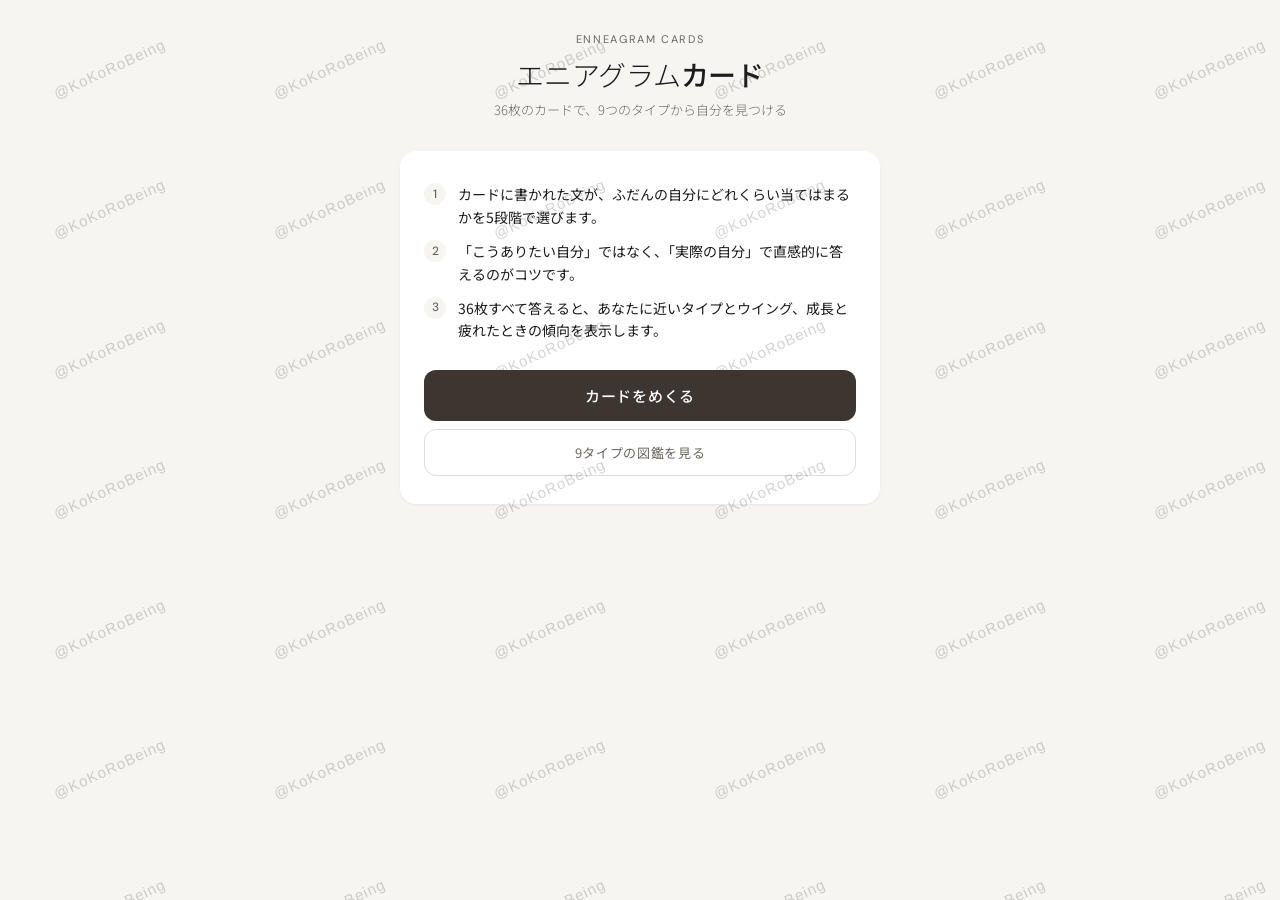
==== commit ca9b843c: "透かしをさらに濃くする Co-Authored-By: Claude Opus 5.5 <noreply@anthropic.com> Claude-Session: https://claude.a" ====
--- a/enneagram.html
+++ b/enneagram.html
@@ -587,7 +587,7 @@
     inset: 0;
     pointer-events: none;
     z-index: 1000;
-    background-image: url("data:image/svg+xml,%3Csvg xmlns='http://www.w3.org/2000/svg' width='220' height='140'%3E%3Ctext x='110' y='70' text-anchor='middle' dominant-baseline='middle' transform='rotate(-25 110 70)' font-family='Helvetica, Arial, sans-serif' font-size='15' letter-spacing='1' fill='%233D3530' fill-opacity='0.14'%3E%40KoKoRoBeing%3C/text%3E%3C/svg%3E");
+    background-image: url("data:image/svg+xml,%3Csvg xmlns='http://www.w3.org/2000/svg' width='220' height='140'%3E%3Ctext x='110' y='70' text-anchor='middle' dominant-baseline='middle' transform='rotate(-25 110 70)' font-family='Helvetica, Arial, sans-serif' font-size='15' letter-spacing='1' fill='%233D3530' fill-opacity='0.22'%3E%40KoKoRoBeing%3C/text%3E%3C/svg%3E");
     background-size: 220px 140px;
   }
 
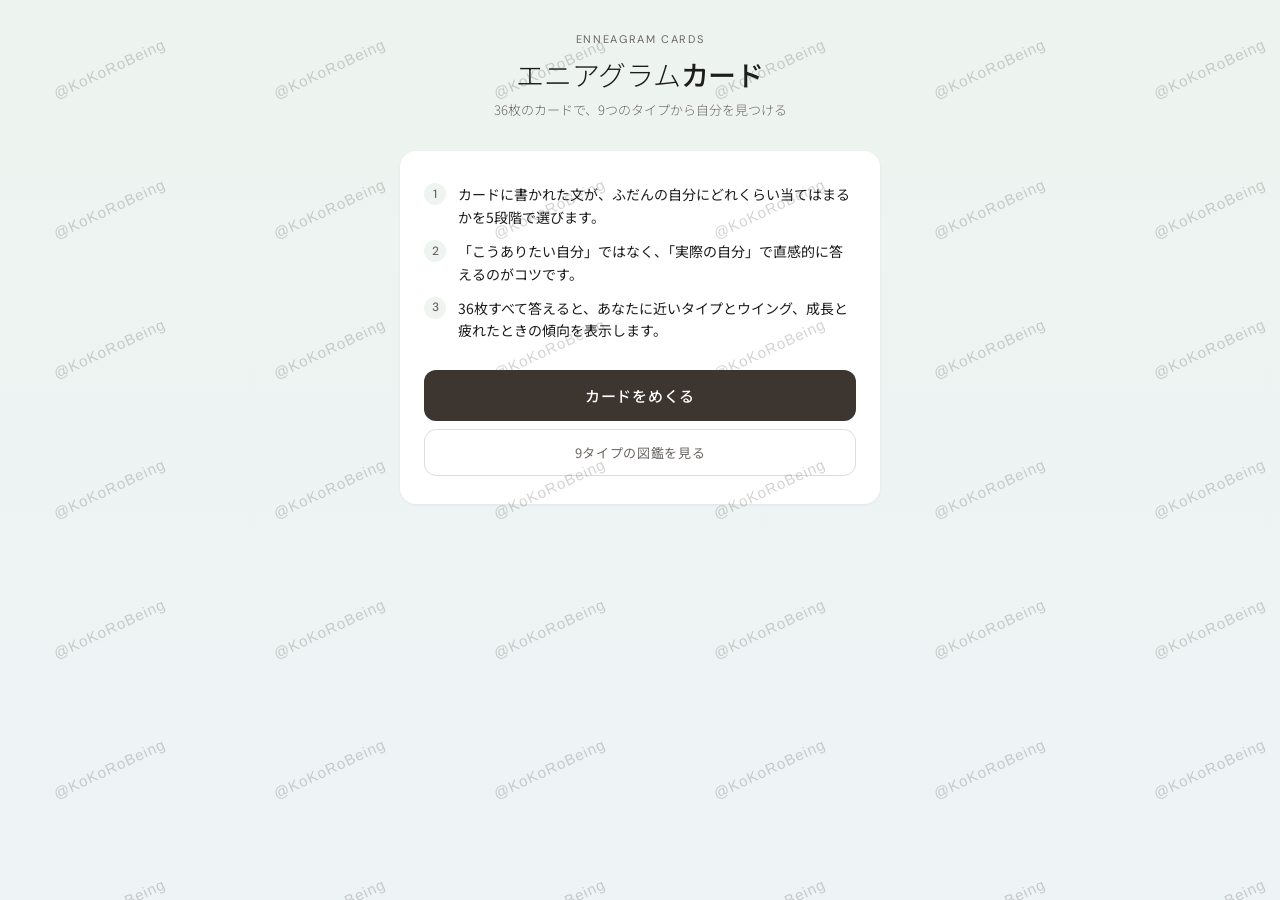
==== commit 63bd7f7f: "背景を心が落ち着く淡いセージグリーン〜水色に変更 Co-Authored-By: Claude Opus 5.5 <noreply@anthropic.com> Claude-Session: htt" ====
--- a/enneagram.html
+++ b/enneagram.html
@@ -10,7 +10,7 @@
   * { margin: 0; padding: 0; box-sizing: border-box; }
 
   :root {
-    --bg: #F7F5F2;
+    --bg: #EEF4F0;
     --surface: #FFFFFF;
     --ink: #1C1C1C;
     --ink-soft: #6B6660;
@@ -22,7 +22,8 @@
 
   body {
     font-family: 'Noto Sans JP', sans-serif;
-    background: var(--bg);
+    background: linear-gradient(180deg, #EDF4EF 0%, #EEF3F6 100%);
+    background-color: var(--bg);
     color: var(--ink);
     min-height: 100vh;
     display: flex;
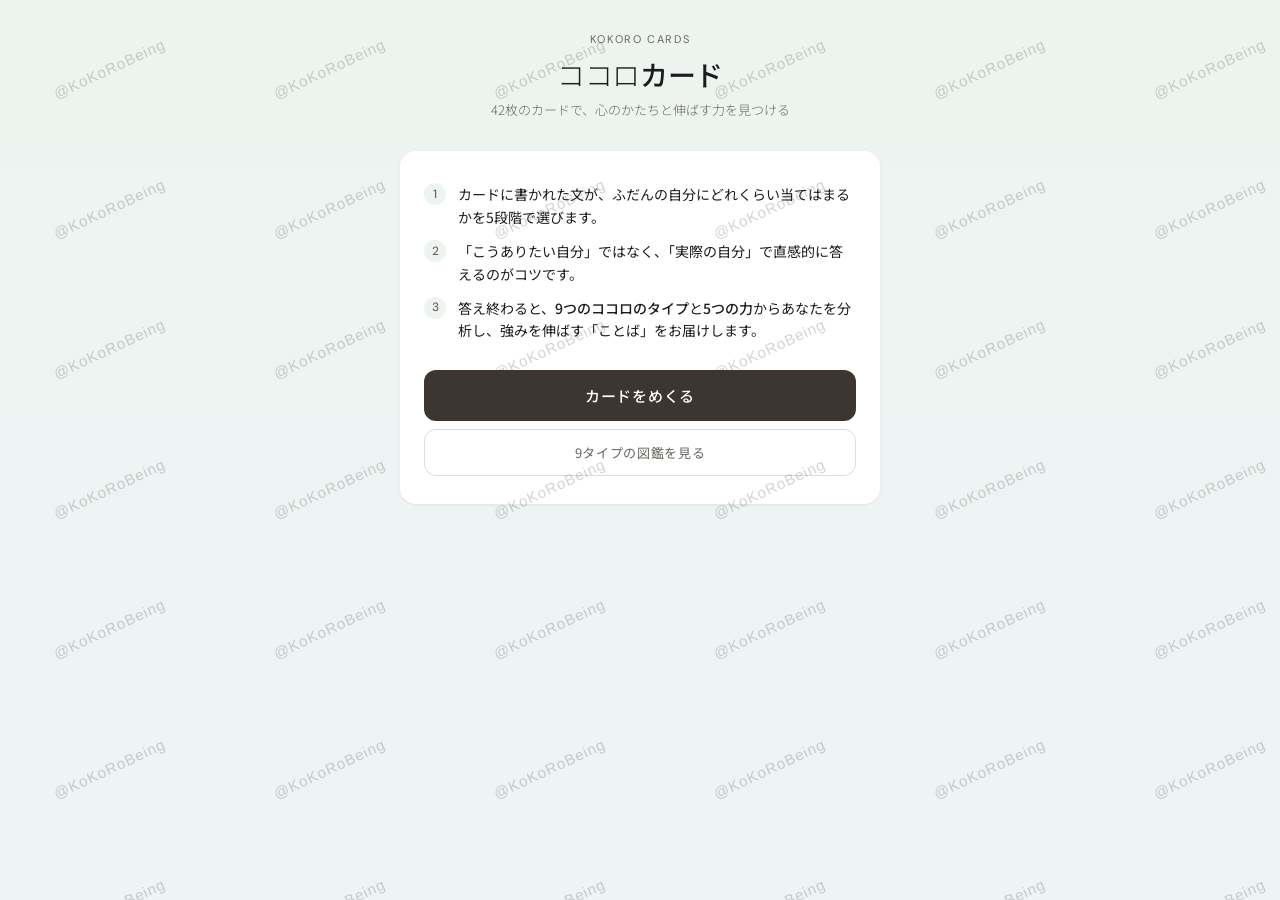
==== commit f3a3d283: "オリジナル診断「ココロカード」に刷新 エニアグラムの9タイプにビッグファイブ（5因子）をもとにした 5つの力（好奇心・着実さ・社交性・やさしさ・おだやかさ）を組み合わせた 42枚のオリジナル診断にした" ====
--- a/enneagram.html
+++ b/enneagram.html
@@ -3,1168 +3,12 @@
 <head>
 <meta charset="UTF-8">
 <meta name="viewport" content="width=device-width, initial-scale=1.0">
-<title>エニアグラムカード</title>
-<style>
-  @import url('https://fonts.googleapis.com/css2?family=Noto+Sans+JP:wght@300;400;500&family=Noto+Serif+JP:wght@400;500&family=DM+Sans:wght@300;400;500&display=swap');
-
-  * { margin: 0; padding: 0; box-sizing: border-box; }
-
-  :root {
-    --bg: #EEF4F0;
-    --surface: #FFFFFF;
-    --ink: #1C1C1C;
-    --ink-soft: #6B6660;
-    --line: #E0DDD9;
-    --accent: #3D3530;
-    --radius: 16px;
-    --type-color: #3D3530;
-  }
-
-  body {
-    font-family: 'Noto Sans JP', sans-serif;
-    background: linear-gradient(180deg, #EDF4EF 0%, #EEF3F6 100%);
-    background-color: var(--bg);
-    color: var(--ink);
-    min-height: 100vh;
-    display: flex;
-    flex-direction: column;
-    align-items: center;
-    padding: 32px 16px 60px;
-  }
-
-  header {
-    text-align: center;
-    margin-bottom: 32px;
-  }
-
-  .eyebrow {
-    font-family: 'DM Sans', sans-serif;
-    font-size: 11px;
-    letter-spacing: 0.15em;
-    color: var(--ink-soft);
-    text-transform: uppercase;
-    margin-bottom: 10px;
-  }
-
-  h1 {
-    font-size: 28px;
-    font-weight: 300;
-    letter-spacing: -0.01em;
-    line-height: 1.3;
-  }
-
-  h1 span { font-weight: 500; }
-
-  .subtitle {
-    margin-top: 8px;
-    font-size: 13px;
-    color: var(--ink-soft);
-    font-weight: 300;
-  }
-
-  .screen { display: none; width: 100%; max-width: 480px; }
-  .screen.active { display: block; }
-
-  .card {
-    background: var(--surface);
-    border-radius: var(--radius);
-    padding: 28px 24px;
-    margin-bottom: 16px;
-    box-shadow: 0 1px 3px rgba(0,0,0,0.06);
-  }
-
-  .rule-list {
-    display: flex;
-    flex-direction: column;
-    gap: 12px;
-    margin: 4px 0 28px;
-  }
-
-  .rule-item {
-    display: flex;
-    align-items: flex-start;
-    gap: 12px;
-    font-size: 14px;
-    line-height: 1.6;
-  }
-
-  .rule-num {
-    width: 22px;
-    height: 22px;
-    border-radius: 50%;
-    background: var(--bg);
-    color: var(--ink-soft);
-    font-family: 'DM Sans', sans-serif;
-    font-size: 12px;
-    font-weight: 500;
-    display: flex;
-    align-items: center;
-    justify-content: center;
-    flex-shrink: 0;
-  }
-
-  .btn {
-    width: 100%;
-    padding: 15px;
-    background: var(--accent);
-    color: white;
-    border: none;
-    border-radius: 12px;
-    font-size: 15px;
-    font-family: 'Noto Sans JP', sans-serif;
-    font-weight: 500;
-    cursor: pointer;
-    transition: opacity 0.2s, transform 0.1s;
-    letter-spacing: 0.05em;
-  }
-
-  .btn:active { transform: scale(0.98); opacity: 0.9; }
-
-  .btn-ghost {
-    background: transparent;
-    color: var(--ink-soft);
-    font-size: 13px;
-    font-weight: 400;
-    padding: 13px;
-    margin-top: 8px;
-    border: 1px solid #DDD;
-  }
-
-  .last-result {
-    display: none;
-    margin-top: 16px;
-    font-size: 12px;
-    color: var(--ink-soft);
-    text-align: center;
-  }
-
-  .last-result button {
-    background: none;
-    border: none;
-    color: var(--accent);
-    font: inherit;
-    text-decoration: underline;
-    cursor: pointer;
-  }
-
-  /* QUIZ */
-  .quiz-top {
-    display: flex;
-    align-items: center;
-    justify-content: space-between;
-    margin-bottom: 10px;
-  }
-
-  .quiz-count {
-    font-family: 'DM Sans', sans-serif;
-    font-size: 13px;
-    color: var(--ink-soft);
-    font-variant-numeric: tabular-nums;
-  }
-
-  .back-btn {
-    background: none;
-    border: none;
-    font-family: 'Noto Sans JP', sans-serif;
-    font-size: 12px;
-    color: var(--ink-soft);
-    cursor: pointer;
-    padding: 4px 0;
-  }
-
-  .back-btn:disabled { opacity: 0.3; cursor: default; }
-
-  .progress-bar {
-    height: 4px;
-    background: var(--line);
-    border-radius: 2px;
-    margin-bottom: 24px;
-    overflow: hidden;
-  }
-
-  .progress-fill {
-    height: 100%;
-    width: 0%;
-    background: var(--accent);
-    border-radius: 2px;
-    transition: width 0.3s ease;
-  }
-
-  .deck {
-    position: relative;
-    height: 240px;
-    margin-bottom: 24px;
-  }
-
-  .deck-shadow {
-    position: absolute;
-    inset: 0;
-    background: var(--surface);
-    border-radius: var(--radius);
-    box-shadow: 0 1px 3px rgba(0,0,0,0.06);
-  }
-
-  .deck-shadow.s1 { transform: translateY(8px) scale(0.96); opacity: 0.7; }
-  .deck-shadow.s2 { transform: translateY(16px) scale(0.92); opacity: 0.4; }
-
-  .q-card {
-    position: absolute;
-    inset: 0;
-    background: var(--surface);
-    border-radius: var(--radius);
-    box-shadow: 0 4px 16px rgba(0,0,0,0.08);
-    padding: 28px 24px;
-    display: flex;
-    flex-direction: column;
-    justify-content: center;
-    align-items: center;
-    text-align: center;
-    transition: transform 0.28s ease, opacity 0.28s ease;
-  }
-
-  .q-card.out-right { transform: translateX(110%) rotate(8deg); opacity: 0; }
-  .q-card.out-left { transform: translateX(-110%) rotate(-8deg); opacity: 0; }
-  .q-card.in { animation: cardIn 0.28s ease; }
-
-  .q-mark {
-    font-family: 'Noto Serif JP', serif;
-    font-size: 36px;
-    color: #DDD9D3;
-    line-height: 1;
-    margin-bottom: 8px;
-  }
-
-  .q-text {
-    font-family: 'Noto Serif JP', serif;
-    font-size: 19px;
-    font-weight: 500;
-    line-height: 1.8;
-  }
-
-  .scale {
-    display: grid;
-    grid-template-columns: repeat(5, 1fr);
-    gap: 6px;
-  }
-
-  .scale-btn {
-    background: var(--surface);
-    border: 1px solid #DDD9D3;
-    border-radius: 12px;
-    padding: 12px 2px 10px;
-    font-family: 'Noto Sans JP', sans-serif;
-    font-size: 10px;
-    line-height: 1.4;
-    color: var(--ink-soft);
-    cursor: pointer;
-    display: flex;
-    flex-direction: column;
-    align-items: center;
-    gap: 6px;
-    transition: border-color 0.15s, transform 0.1s;
-  }
-
-  .scale-btn:hover { border-color: var(--accent); }
-  .scale-btn:active { transform: scale(0.95); }
-
-  .scale-dot {
-    border-radius: 50%;
-    background: var(--accent);
-  }
-
-  .scale-hint {
-    text-align: center;
-    font-size: 11px;
-    color: var(--ink-soft);
-    margin-top: 14px;
-  }
-
-  /* RESULT */
-  .result-intro { text-align: center; margin-bottom: 24px; }
-  .result-intro p { font-size: 13px; color: var(--ink-soft); }
-
-  .type-card {
-    background: var(--surface);
-    border-radius: var(--radius);
-    margin-bottom: 16px;
-    box-shadow: 0 1px 3px rgba(0,0,0,0.06);
-    overflow: hidden;
-  }
-
-  .type-head {
-    background: var(--type-color);
-    color: white;
-    padding: 28px 24px 24px;
-    position: relative;
-  }
-
-  .type-num {
-    font-family: 'DM Sans', sans-serif;
-    font-size: 64px;
-    font-weight: 300;
-    line-height: 1;
-    position: absolute;
-    right: 20px;
-    top: 16px;
-    opacity: 0.35;
-  }
-
-  .type-en {
-    font-family: 'DM Sans', sans-serif;
-    font-size: 11px;
-    letter-spacing: 0.15em;
-    text-transform: uppercase;
-    opacity: 0.85;
-    margin-bottom: 6px;
-  }
-
-  .type-name {
-    font-size: 24px;
-    font-weight: 500;
-    margin-bottom: 6px;
-  }
-
-  .type-keyword {
-    font-size: 13px;
-    font-weight: 300;
-    opacity: 0.9;
-  }
-
-  .wing-badge {
-    display: inline-block;
-    margin-top: 14px;
-    font-family: 'DM Sans', sans-serif;
-    font-size: 12px;
-    background: rgba(255,255,255,0.2);
-    padding: 4px 12px;
-    border-radius: 20px;
-  }
-
-  .type-body { padding: 24px; }
-
-  .type-desc {
-    font-size: 14px;
-    line-height: 1.8;
-    margin-bottom: 20px;
-  }
-
-  .facts {
-    display: grid;
-    grid-template-columns: 1fr 1fr;
-    gap: 10px;
-    margin-bottom: 20px;
-  }
-
-  .fact {
-    background: var(--bg);
-    border-radius: 10px;
-    padding: 12px 14px;
-  }
-
-  .fact-label {
-    font-size: 11px;
-    color: var(--ink-soft);
-    margin-bottom: 4px;
-  }
-
-  .fact-value {
-    font-size: 13px;
-    line-height: 1.5;
-  }
-
-  .section-label {
-    font-size: 12px;
-    color: var(--ink-soft);
-    margin-bottom: 8px;
-  }
-
-  .tags {
-    display: flex;
-    flex-wrap: wrap;
-    gap: 6px;
-    margin-bottom: 20px;
-  }
-
-  .tag {
-    font-size: 12px;
-    padding: 5px 12px;
-    border-radius: 20px;
-    border: 1px solid var(--type-color);
-    color: var(--type-color);
-  }
-
-  .arrows {
-    display: flex;
-    flex-direction: column;
-    gap: 8px;
-  }
-
-  .arrow-row {
-    display: flex;
-    gap: 12px;
-    align-items: flex-start;
-    font-size: 13px;
-    line-height: 1.6;
-  }
-
-  .arrow-chip {
-    flex-shrink: 0;
-    font-family: 'DM Sans', sans-serif;
-    font-size: 11px;
-    padding: 3px 10px;
-    border-radius: 20px;
-    background: var(--bg);
-    color: var(--ink-soft);
-    white-space: nowrap;
-    min-width: 92px;
-    text-align: center;
-  }
-
-  .diagram-wrap {
-    background: var(--surface);
-    border-radius: var(--radius);
-    padding: 24px 20px;
-    margin-bottom: 16px;
-    text-align: center;
-    box-shadow: 0 1px 3px rgba(0,0,0,0.06);
-  }
-
-  .diagram-wrap svg { width: 100%; max-width: 260px; height: auto; display: block; margin: 0 auto; }
-
-  .diagram-legend {
-    display: flex;
-    justify-content: center;
-    gap: 16px;
-    margin-top: 12px;
-    font-size: 11px;
-    color: var(--ink-soft);
-    flex-wrap: wrap;
-  }
-
-  .diagram-legend span::before {
-    content: '';
-    display: inline-block;
-    width: 14px;
-    height: 2px;
-    vertical-align: middle;
-    margin-right: 6px;
-    background: currentColor;
-  }
-
-  .legend-growth { color: #6F9A6F; }
-  .legend-stress { color: #B98080; }
-
-  .scores {
-    background: var(--surface);
-    border-radius: var(--radius);
-    padding: 24px;
-    margin-bottom: 16px;
-    box-shadow: 0 1px 3px rgba(0,0,0,0.06);
-  }
-
-  .score-row {
-    display: flex;
-    align-items: center;
-    gap: 10px;
-    margin-bottom: 12px;
-  }
-
-  .score-row:last-child { margin-bottom: 0; }
-
-  .score-label {
-    width: 112px;
-    font-size: 12px;
-    color: var(--ink-soft);
-    flex-shrink: 0;
-    white-space: nowrap;
-    overflow: hidden;
-    text-overflow: ellipsis;
-  }
-
-  .score-label b {
-    font-family: 'DM Sans', sans-serif;
-    font-weight: 500;
-    color: var(--ink);
-    margin-right: 4px;
-  }
-
-  .score-bar-bg {
-    flex: 1;
-    height: 8px;
-    background: #F0EDEA;
-    border-radius: 4px;
-    overflow: hidden;
-  }
-
-  .score-bar-fill {
-    height: 100%;
-    width: 0%;
-    border-radius: 4px;
-    transition: width 1s ease;
-  }
-
-  .score-num {
-    width: 38px;
-    text-align: right;
-    font-family: 'DM Sans', sans-serif;
-    font-size: 13px;
-    font-weight: 500;
-    flex-shrink: 0;
-  }
-
-  .message-card {
-    background: var(--accent);
-    color: white;
-    border-radius: var(--radius);
-    padding: 24px;
-    margin-bottom: 16px;
-    line-height: 1.7;
-    font-size: 14px;
-    font-weight: 300;
-  }
-
-  .message-card strong {
-    display: block;
-    font-size: 16px;
-    font-weight: 500;
-    margin-bottom: 8px;
-  }
-
-  .note {
-    font-size: 11px;
-    color: var(--ink-soft);
-    line-height: 1.7;
-    margin-bottom: 20px;
-    padding: 0 4px;
-  }
-
-  /* LIBRARY */
-  .lib-grid {
-    display: grid;
-    grid-template-columns: repeat(3, 1fr);
-    gap: 10px;
-    margin-bottom: 20px;
-  }
-
-  .lib-card {
-    aspect-ratio: 3 / 4;
-    border: none;
-    border-radius: 12px;
-    color: white;
-    padding: 12px 10px;
-    text-align: left;
-    cursor: pointer;
-    display: flex;
-    flex-direction: column;
-    justify-content: space-between;
-    font-family: 'Noto Sans JP', sans-serif;
-    box-shadow: 0 1px 3px rgba(0,0,0,0.08);
-    transition: transform 0.15s;
-  }
-
-  .lib-card:active { transform: scale(0.96); }
-
-  .lib-num {
-    font-family: 'DM Sans', sans-serif;
-    font-size: 32px;
-    font-weight: 300;
-    line-height: 1;
-  }
-
-  .lib-name {
-    font-size: 12px;
-    font-weight: 500;
-    line-height: 1.4;
-  }
-
-  .lib-center {
-    font-size: 10px;
-    opacity: 0.85;
-    margin-top: 2px;
-  }
-
-  .watermark {
-    position: fixed;
-    inset: 0;
-    pointer-events: none;
-    z-index: 1000;
-    background-image: url("data:image/svg+xml,%3Csvg xmlns='http://www.w3.org/2000/svg' width='220' height='140'%3E%3Ctext x='110' y='70' text-anchor='middle' dominant-baseline='middle' transform='rotate(-25 110 70)' font-family='Helvetica, Arial, sans-serif' font-size='15' letter-spacing='1' fill='%233D3530' fill-opacity='0.22'%3E%40KoKoRoBeing%3C/text%3E%3C/svg%3E");
-    background-size: 220px 140px;
-  }
-
-  .fade-in { animation: fadeIn 0.4s ease; }
-
-  @keyframes fadeIn {
-    from { opacity: 0; transform: translateY(10px); }
-    to { opacity: 1; transform: translateY(0); }
-  }
-
-  @keyframes cardIn {
-    from { opacity: 0; transform: translateY(16px) scale(0.97); }
-    to { opacity: 1; transform: translateY(0) scale(1); }
-  }
-</style>
+<title>ココロカード</title>
+<meta http-equiv="refresh" content="0; url=kokoro.html">
+<link rel="canonical" href="https://sakurajpau.github.io/thought-dump-game/kokoro.html">
+<script>location.replace('kokoro.html' + location.search);</script>
 </head>
 <body>
-<div class="watermark" aria-hidden="true"></div>
-
-<header>
-  <div class="eyebrow">Enneagram Cards</div>
-  <h1>エニアグラム<span>カード</span></h1>
-  <p class="subtitle">36枚のカードで、9つのタイプから自分を見つける</p>
-</header>
-
-<!-- INTRO -->
-<div class="screen active" id="screen-intro">
-  <div class="card fade-in">
-    <div class="rule-list">
-      <div class="rule-item">
-        <div class="rule-num">1</div>
-        <div>カードに書かれた文が、ふだんの自分にどれくらい当てはまるかを5段階で選びます。</div>
-      </div>
-      <div class="rule-item">
-        <div class="rule-num">2</div>
-        <div>「こうありたい自分」ではなく、「実際の自分」で直感的に答えるのがコツです。</div>
-      </div>
-      <div class="rule-item">
-        <div class="rule-num">3</div>
-        <div>36枚すべて答えると、あなたに近いタイプとウイング、成長と疲れたときの傾向を表示します。</div>
-      </div>
-    </div>
-    <button class="btn" onclick="startQuiz()">カードをめくる</button>
-    <button class="btn btn-ghost" onclick="showLibrary()">9タイプの図鑑を見る</button>
-    <p class="last-result" id="last-result"></p>
-  </div>
-</div>
-
-<!-- QUIZ -->
-<div class="screen" id="screen-quiz">
-  <div class="quiz-top">
-    <button class="back-btn" id="back-btn" onclick="undo()">← ひとつ戻る</button>
-    <span class="quiz-count" id="quiz-count">1 / 36</span>
-  </div>
-  <div class="progress-bar"><div class="progress-fill" id="progress"></div></div>
-
-  <div class="deck">
-    <div class="deck-shadow s2"></div>
-    <div class="deck-shadow s1"></div>
-    <div class="q-card" id="q-card">
-      <div class="q-mark">"</div>
-      <p class="q-text" id="q-text"></p>
-    </div>
-  </div>
-
-  <div class="scale" id="scale"></div>
-  <p class="scale-hint">キーボードの 1〜5 でも答えられます</p>
-</div>
-
-<!-- RESULT / DETAIL -->
-<div class="screen" id="screen-result">
-  <div class="result-intro fade-in" id="result-intro">
-    <p id="result-lead">あなたに一番近いのは</p>
-  </div>
-
-  <div class="type-card fade-in" id="type-card">
-    <div class="type-head">
-      <div class="type-num" id="t-num"></div>
-      <div class="type-en" id="t-en"></div>
-      <div class="type-name" id="t-name"></div>
-      <div class="type-keyword" id="t-keyword"></div>
-      <div class="wing-badge" id="t-wing"></div>
-    </div>
-    <div class="type-body">
-      <p class="type-desc" id="t-desc"></p>
-      <div class="facts">
-        <div class="fact"><div class="fact-label">根っこの願い</div><div class="fact-value" id="t-desire"></div></div>
-        <div class="fact"><div class="fact-label">根っこの怖れ</div><div class="fact-value" id="t-fear"></div></div>
-      </div>
-      <div class="section-label">持ち味</div>
-      <div class="tags" id="t-strengths"></div>
-      <div class="section-label">気をつけたいクセ</div>
-      <div class="tags" id="t-pitfalls"></div>
-      <div class="arrows">
-        <div class="arrow-row"><span class="arrow-chip" id="t-growth-chip"></span><span id="t-growth"></span></div>
-        <div class="arrow-row"><span class="arrow-chip" id="t-stress-chip"></span><span id="t-stress"></span></div>
-      </div>
-    </div>
-  </div>
-
-  <div class="diagram-wrap fade-in">
-    <svg id="diagram" viewBox="0 0 260 260" role="img" aria-label="エニアグラム図"></svg>
-    <div class="diagram-legend">
-      <span class="legend-growth">成長の方向</span>
-      <span class="legend-stress">ストレスの方向</span>
-    </div>
-  </div>
-
-  <div class="scores fade-in" id="scores"></div>
-
-  <div class="message-card fade-in" id="message-card">
-    <strong id="m-title"></strong>
-    <span id="m-body"></span>
-  </div>
-
-  <p class="note">※エニアグラムをもとにした簡易的なセルフチェックで、正式な診断ではありません。タイプは「自分を決めつけるラベル」ではなく、自分を眺めるための手がかりとして楽しんでください。</p>
-
-  <button class="btn" id="result-primary" onclick="startQuiz()">もう一度やる</button>
-  <button class="btn btn-ghost" onclick="showLibrary()">9タイプの図鑑を見る</button>
-</div>
-
-<!-- LIBRARY -->
-<div class="screen" id="screen-library">
-  <div class="result-intro fade-in">
-    <p>カードをタップすると詳しく見られます</p>
-  </div>
-  <div class="lib-grid fade-in" id="lib-grid"></div>
-  <button class="btn btn-ghost" onclick="goHome()">はじめに戻る</button>
-</div>
-
-<script>
-const CENTERS = { body: '本能センター', heart: '感情センター', head: '思考センター' };
-
-const TYPES = {
-  1: {
-    name: '改革する人', en: 'The Reformer', keyword: '正しさと誠実さを大切にする', color: '#7D8A9C', center: 'body',
-    desc: '物事をより良く、正しくしたいという強い気持ちを持つタイプ。責任感があり、筋の通らないことを見過ごせません。自分の中に高い基準があり、それに沿って誠実に生きようとします。',
-    desire: '正しく、善い人でありたい', fear: '間違っている・堕落していると思われること',
-    strengths: ['誠実', '責任感', '公正さ', '丁寧な仕事'],
-    pitfalls: ['自分を責めすぎる', '白黒つけたがる', '怒りをため込む'],
-    growth: 'ゆとりが出ると、7のように遊び心が生まれ、「完璧でなくても大丈夫」と肩の力が抜けます。',
-    stress: '追い詰められると、4のように「誰も分かってくれない」と落ち込みやすくなります。',
-    message: '今日できなかったことより、今日ちゃんとやったことを一つ数えてみてください。あなたはもう十分、誠実です。'
-  },
-  2: {
-    name: '助ける人', en: 'The Helper', keyword: '人とのつながりに心を注ぐ', color: '#C08A8A', center: 'heart',
-    desc: '人の気持ちに敏感で、誰かの役に立つことに喜びを感じるタイプ。あたたかく面倒見がよく、周りの人をよく見ています。そのぶん、自分の必要は後回しにしがちです。',
-    desire: '愛され、必要とされたい', fear: '誰からも必要とされないこと',
-    strengths: ['思いやり', '気配り', '人懐っこさ', '支える力'],
-    pitfalls: ['断れない', '見返りを期待してしまう', '自分のケアを忘れる'],
-    growth: 'ゆとりが出ると、4のように自分の本当の気持ちに目を向け、自分自身も大切にできるようになります。',
-    stress: '追い詰められると、8のように「こんなにしてあげたのに」と強く当たってしまうことがあります。',
-    message: '誰かのためでなく、自分のためだけの時間を少しだけ取ってみてください。あなたも、助けられていい人です。'
-  },
-  3: {
-    name: '達成する人', en: 'The Achiever', keyword: '目標に向かって輝く', color: '#C7A35A', center: 'heart',
-    desc: '目標を見つけると一直線に進み、結果を出すことに長けたタイプ。適応力があり、場に合わせて最善の自分を見せられます。周りを元気づける推進力の持ち主です。',
-    desire: '価値ある存在として認められたい', fear: '価値のない人間だと思われること',
-    strengths: ['行動力', '効率性', '自己プロデュース', '前向きさ'],
-    pitfalls: ['休むのが苦手', '評価に振り回される', '本音を置き去りにする'],
-    growth: 'ゆとりが出ると、6のように仲間と協力し、肩書きではなく信頼で人とつながれるようになります。',
-    stress: '追い詰められると、9のように急にやる気が抜け、何も手につかなくなることがあります。',
-    message: '何も成し遂げていない時間のあなたにも、ちゃんと価値があります。今日は「成果」ではなく「気分」を聞いてあげてください。'
-  },
-  4: {
-    name: '個性的な人', en: 'The Individualist', keyword: '自分らしさと深い感情を生きる', color: '#8A7BA8', center: 'heart',
-    desc: '感受性が豊かで、自分だけの世界観を大切にするタイプ。美しいものや本物に惹かれ、感情の機微を深く味わいます。ありきたりより、心から納得できる生き方を求めます。',
-    desire: '自分らしく、特別な存在でありたい', fear: '自分には何の個性もないこと',
-    strengths: ['感受性', '創造性', '共感の深さ', '美意識'],
-    pitfalls: ['他人と比べて落ち込む', '気分に飲まれる', 'ないものに目が向く'],
-    growth: 'ゆとりが出ると、1のように感情を形にし、コツコツと行動に移せるようになります。',
-    stress: '追い詰められると、2のように人に強く依存し、構ってほしくなることがあります。',
-    message: '今あるものの中にも、あなたらしさはちゃんと宿っています。今日見つけた小さな「好き」を、大事にしてください。'
-  },
-  5: {
-    name: '調べる人', en: 'The Investigator', keyword: '知ることで世界と向き合う', color: '#5F8C8C', center: 'head',
-    desc: '物事を深く理解したいという探究心を持つタイプ。冷静に観察し、自分の頭でじっくり考えます。一人の時間とエネルギーを大切にし、興味の対象にはとことん没頭します。',
-    desire: '有能で、物事を理解していたい', fear: '無力で、役に立たないこと',
-    strengths: ['洞察力', '集中力', '客観性', '専門性'],
-    pitfalls: ['頭で考えすぎる', '人と距離を置きすぎる', '準備が終わらない'],
-    growth: 'ゆとりが出ると、8のように知識を自信に変え、思い切って行動に移せるようになります。',
-    stress: '追い詰められると、7のように気が散り、あれこれに手を出して落ち着かなくなります。',
-    message: '完全に分かる前に、少しだけ踏み出してみても大丈夫。あなたはもう、十分に準備ができています。'
-  },
-  6: {
-    name: '忠実な人', en: 'The Loyalist', keyword: '安心と信頼を築く', color: '#6F8BA8', center: 'head',
-    desc: '危険やリスクにいち早く気づき、備えることができるタイプ。誠実で責任感が強く、信頼した人や仲間をとても大切にします。慎重さの裏に、深い思いやりがあります。',
-    desire: '安心して、支えられていたい', fear: '支えや導きを失うこと',
-    strengths: ['誠実さ', '危機管理', '協調性', '粘り強さ'],
-    pitfalls: ['心配しすぎる', '決断を人に委ねる', '疑い深くなる'],
-    growth: 'ゆとりが出ると、9のように穏やかになり、「なんとかなる」と自分を信頼できるようになります。',
-    stress: '追い詰められると、3のように焦って仕事に没頭し、自分を見失いがちです。',
-    message: 'これまで乗り越えてきた日々が、あなたが頼れる人である証拠です。今日は自分の判断を、少し信じてみてください。'
-  },
-  7: {
-    name: '熱中する人', en: 'The Enthusiast', keyword: '人生の楽しさを味わい尽くす', color: '#D19A6A', center: 'head',
-    desc: '好奇心旺盛で、新しい体験や可能性にワクワクするタイプ。明るく前向きで、周りの空気を軽くする力があります。アイデアが次々に湧き、人生を楽しむ天才です。',
-    desire: '満たされ、自由でいたい', fear: '痛みや退屈に閉じ込められること',
-    strengths: ['楽観性', '発想力', '行動の速さ', 'ムードメーカー'],
-    pitfalls: ['飽きっぽい', 'つらさから目をそらす', '予定を詰め込みすぎる'],
-    growth: 'ゆとりが出ると、5のように一つのことを深く味わい、落ち着いて集中できるようになります。',
-    stress: '追い詰められると、1のように批判的になり、周りにイライラしやすくなります。',
-    message: '次の楽しみを探す前に、いまここにある楽しさを、もう少しだけ味わってみてください。'
-  },
-  8: {
-    name: '挑戦する人', en: 'The Challenger', keyword: '力強く、自分の道を切り開く', color: '#A86B5A', center: 'body',
-    desc: 'エネルギッシュで決断力があり、困難にも正面から立ち向かうタイプ。正義感が強く、弱い立場の人を守ろうとします。率直で裏表がなく、頼れるリーダーになれる人です。',
-    desire: '自分の人生を自分でコントロールしたい', fear: '人に支配され、傷つけられること',
-    strengths: ['決断力', '行動力', '保護する力', '率直さ'],
-    pitfalls: ['強く出すぎる', '弱さを見せられない', '白か黒かで動く'],
-    growth: 'ゆとりが出ると、2のように優しさを素直に表し、人に心を開けるようになります。',
-    stress: '追い詰められると、5のように引きこもり、誰も寄せつけなくなることがあります。',
-    message: '強くいなくていい時間も、あなたには必要です。信頼できる誰かに、少しだけ寄りかかってみてください。'
-  },
-  9: {
-    name: '平和をもたらす人', en: 'The Peacemaker', keyword: '調和と穏やかさを守る', color: '#8FA88A', center: 'body',
-    desc: '穏やかで包容力があり、周りに安心感を与えるタイプ。さまざまな立場を理解でき、対立をやわらげる力があります。そのぶん、自分の意見や望みを後回しにしがちです。',
-    desire: '心の平和と、人との調和を保ちたい', fear: '争いや分裂によって、つながりを失うこと',
-    strengths: ['包容力', '聞く力', '安定感', '公平さ'],
-    pitfalls: ['先延ばしにする', '自分の意見を飲み込む', '流されやすい'],
-    growth: 'ゆとりが出ると、3のように自分の目標に向かって、主体的に動けるようになります。',
-    stress: '追い詰められると、6のように不安や心配が膨らみ、決められなくなります。',
-    message: 'あなたの「こうしたい」も、場の調和と同じくらい大切です。今日は小さな希望を、一つ口に出してみてください。'
-  }
-};
-
-// 成長（統合）とストレス（分裂）の方向
-const ARROWS = {
-  1: { growth: 7, stress: 4 }, 2: { growth: 4, stress: 8 }, 3: { growth: 6, stress: 9 },
-  4: { growth: 1, stress: 2 }, 5: { growth: 8, stress: 7 }, 6: { growth: 9, stress: 3 },
-  7: { growth: 5, stress: 1 }, 8: { growth: 2, stress: 5 }, 9: { growth: 3, stress: 6 }
-};
-
-const QUESTIONS = [
-  { type: 1, text: '物事は「正しいやり方」でやるべきだと思う' },
-  { type: 1, text: '細かいミスや乱れが、つい目についてしまう' },
-  { type: 1, text: '自分にも他人にも、厳しい基準を持っている' },
-  { type: 1, text: '気持ちより、筋が通っているかを大事にする' },
-  { type: 2, text: '人の役に立てたときが、一番うれしい' },
-  { type: 2, text: '困っている人を見ると、放っておけない' },
-  { type: 2, text: '頼まれると、自分の予定より相手を優先しがち' },
-  { type: 2, text: '相手が何を必要としているか、すぐに気づく' },
-  { type: 3, text: '目標を立てて、達成していくのが好きだ' },
-  { type: 3, text: '人からどう評価されているかが気になる' },
-  { type: 3, text: '効率よく結果を出すことを重視する' },
-  { type: 3, text: '場に合わせて「できる自分」を見せるのが得意だ' },
-  { type: 4, text: '自分は、他の人とどこか違うと感じる' },
-  { type: 4, text: '感情の深さや繊細さを大切にしている' },
-  { type: 4, text: 'ありきたりなものより、自分らしさを表現したい' },
-  { type: 4, text: '何かが欠けているような寂しさを感じることがある' },
-  { type: 5, text: '行動する前に、まず十分に理解したい' },
-  { type: 5, text: '一人で考える時間がないと、疲れてしまう' },
-  { type: 5, text: '興味のある分野は、とことん調べ込む' },
-  { type: 5, text: '気持ちを表に出すより、一歩引いて観察する方だ' },
-  { type: 6, text: '最悪の事態を想定して、備えておきたい' },
-  { type: 6, text: '信頼できる人や居場所があると、安心する' },
-  { type: 6, text: '決める前に、誰かの意見を聞きたくなる' },
-  { type: 6, text: '本当に大丈夫か、つい疑って確かめてしまう' },
-  { type: 7, text: '楽しそうなことがあると、すぐやってみたくなる' },
-  { type: 7, text: '予定がたくさんある方がワクワクする' },
-  { type: 7, text: 'つらいことも、なるべく前向きに捉え直す' },
-  { type: 7, text: '一つに縛られるより、選択肢を多く持っていたい' },
-  { type: 8, text: '自分の意見は、はっきり言う方だ' },
-  { type: 8, text: '人にコントロールされるのは我慢できない' },
-  { type: 8, text: '弱い立場の人を守りたいと強く思う' },
-  { type: 8, text: '困難な場面ほど、自分が前に出て引っ張る' },
-  { type: 9, text: '争いごとは、できるだけ避けたい' },
-  { type: 9, text: 'いろんな人の立場が分かって、決めきれないことがある' },
-  { type: 9, text: 'マイペースに、穏やかに過ごすのが一番だ' },
-  { type: 9, text: '自分の希望より、場の調和を優先しがち' }
-];
-
-const SCALE = [
-  { value: 0, label: 'ちがう', size: 6 },
-  { value: 1, label: 'やや\nちがう', size: 9 },
-  { value: 2, label: 'どちらとも', size: 12 },
-  { value: 3, label: 'やや\nそう', size: 15 },
-  { value: 4, label: 'そう', size: 18 }
-];
-
-const MAX_PER_TYPE = 4 * 4;
-const STORAGE_KEY = 'enneagram-cards-last';
-
-let deck = [];
-let answers = [];
-let busy = false;
-
-function showScreen(id) {
-  document.querySelectorAll('.screen').forEach(s => s.classList.remove('active'));
-  document.getElementById(id).classList.add('active');
-  window.scrollTo(0, 0);
-}
-
-function shuffle(list) {
-  const a = list.slice();
-  for (let i = a.length - 1; i > 0; i--) {
-    const j = Math.floor(Math.random() * (i + 1));
-    [a[i], a[j]] = [a[j], a[i]];
-  }
-  return a;
-}
-
-function buildScale() {
-  const scale = document.getElementById('scale');
-  SCALE.forEach(s => {
-    const btn = document.createElement('button');
-    btn.className = 'scale-btn';
-    btn.onclick = () => answer(s.value);
-    btn.innerHTML = '<span class="scale-dot" style="width:' + s.size + 'px;height:' + s.size + 'px;opacity:' + (0.25 + s.value * 0.19) + '"></span>' +
-      s.label.replace('\n', '<br>');
-    scale.appendChild(btn);
-  });
-}
-
-function startQuiz() {
-  deck = shuffle(QUESTIONS);
-  answers = [];
-  busy = false;
-  showScreen('screen-quiz');
-  renderCard(false);
-}
-
-function renderCard(animate) {
-  const i = answers.length;
-  const card = document.getElementById('q-card');
-  document.getElementById('q-text').textContent = deck[i].text;
-  document.getElementById('quiz-count').textContent = (i + 1) + ' / ' + deck.length;
-  document.getElementById('progress').style.width = (i / deck.length * 100) + '%';
-  document.getElementById('back-btn').disabled = i === 0;
-  card.className = 'q-card';
-  if (animate) {
-    void card.offsetWidth;
-    card.classList.add('in');
-  }
-}
-
-function answer(value) {
-  if (busy || !document.getElementById('screen-quiz').classList.contains('active')) return;
-  busy = true;
-  answers.push({ type: deck[answers.length].type, value });
-  const card = document.getElementById('q-card');
-  card.classList.add(value >= 2 ? 'out-right' : 'out-left');
-  setTimeout(() => {
-    busy = false;
-    if (answers.length >= deck.length) {
-      document.getElementById('progress').style.width = '100%';
-      finish();
-    } else {
-      renderCard(true);
-    }
-  }, 260);
-}
-
-function undo() {
-  if (busy || answers.length === 0) return;
-  answers.pop();
-  renderCard(true);
-}
-
-document.addEventListener('keydown', (e) => {
-  const n = parseInt(e.key, 10);
-  if (n >= 1 && n <= 5) answer(n - 1);
-  if (e.key === 'Backspace' && document.getElementById('screen-quiz').classList.contains('active')) undo();
-});
-
-function computeScores() {
-  const scores = {};
-  for (let t = 1; t <= 9; t++) scores[t] = 0;
-  answers.forEach(a => { scores[a.type] += a.value; });
-  return scores;
-}
-
-function neighbors(t) {
-  return [t === 1 ? 9 : t - 1, t === 9 ? 1 : t + 1];
-}
-
-function rank(scores) {
-  return Object.keys(scores).map(Number).sort((a, b) => scores[b] - scores[a]);
-}
-
-function finish() {
-  const scores = computeScores();
-  const order = rank(scores);
-  const main = order[0];
-  const [l, r] = neighbors(main);
-  const wing = scores[l] >= scores[r] ? l : r;
-  const result = { main, wing, scores, date: new Date().toISOString() };
-  try { localStorage.setItem(STORAGE_KEY, JSON.stringify(result)); } catch (e) {}
-  renderResult(result);
-}
-
-function renderResult(result) {
-  const { main, wing, scores } = result;
-  const order = rank(scores);
-  const tied = order.filter(t => scores[t] === scores[main] && t !== main);
-
-  document.getElementById('result-lead').textContent = tied.length
-    ? 'あなたに一番近いのは（タイプ' + tied.join('・') + 'と同点です）'
-    : 'あなたに一番近いのは';
-  renderTypeCard(main, wing);
-  renderScores(scores, main);
-  document.getElementById('scores').style.display = 'block';
-
-  document.getElementById('m-title').textContent = 'タイプ' + main + 'のあなたへ';
-  document.getElementById('m-body').textContent = TYPES[main].message;
-  document.getElementById('message-card').style.display = 'block';
-  document.getElementById('result-primary').textContent = 'もう一度やる';
-  document.getElementById('result-primary').onclick = startQuiz;
-
-  showScreen('screen-result');
-}
-
-function renderTypeCard(t, wing) {
-  const data = TYPES[t];
-  const card = document.getElementById('type-card');
-  card.style.setProperty('--type-color', data.color);
-  document.getElementById('t-num').textContent = t;
-  document.getElementById('t-en').textContent = data.en + ' · ' + CENTERS[data.center];
-  document.getElementById('t-name').textContent = 'タイプ' + t + '　' + data.name;
-  document.getElementById('t-keyword').textContent = data.keyword;
-
-  const wingEl = document.getElementById('t-wing');
-  if (wing) {
-    wingEl.textContent = t + 'w' + wing + '　ウイング：' + TYPES[wing].name;
-    wingEl.style.display = 'inline-block';
-  } else {
-    wingEl.style.display = 'none';
-  }
-
-  document.getElementById('t-desc').textContent = data.desc;
-  document.getElementById('t-desire').textContent = data.desire;
-  document.getElementById('t-fear').textContent = data.fear;
-  fillTags('t-strengths', data.strengths);
-  fillTags('t-pitfalls', data.pitfalls);
-
-  const arrow = ARROWS[t];
-  document.getElementById('t-growth-chip').textContent = '成長 → ' + arrow.growth;
-  document.getElementById('t-growth').textContent = data.growth;
-  document.getElementById('t-stress-chip').textContent = 'ストレス → ' + arrow.stress;
-  document.getElementById('t-stress').textContent = data.stress;
-
-  drawDiagram(t);
-}
-
-function fillTags(id, items) {
-  const el = document.getElementById(id);
-  el.innerHTML = '';
-  items.forEach(text => {
-    const tag = document.createElement('span');
-    tag.className = 'tag';
-    tag.textContent = text;
-    el.appendChild(tag);
-  });
-}
-
-function renderScores(scores, main) {
-  const el = document.getElementById('scores');
-  el.innerHTML = '';
-  rank(scores).forEach(t => {
-    const pct = Math.round(scores[t] / MAX_PER_TYPE * 100);
-    const row = document.createElement('div');
-    row.className = 'score-row';
-    row.innerHTML =
-      '<span class="score-label"><b>' + t + '</b>' + TYPES[t].name + '</span>' +
-      '<div class="score-bar-bg"><div class="score-bar-fill" style="background:' + TYPES[t].color + ';opacity:' + (t === main ? 1 : 0.6) + '"></div></div>' +
-      '<span class="score-num" style="color:' + TYPES[t].color + '">' + pct + '%</span>';
-    el.appendChild(row);
-    setTimeout(() => { row.querySelector('.score-bar-fill').style.width = pct + '%'; }, 100);
-  });
-}
-
-function pointOf(n, radius) {
-  const angle = (-90 + (n % 9) * 40) * Math.PI / 180;
-  return { x: 130 + radius * Math.cos(angle), y: 130 + radius * Math.sin(angle) };
-}
-
-function drawDiagram(active) {
-  const svg = document.getElementById('diagram');
-  const R = 100;
-  const p = n => pointOf(n, R);
-  const line = (a, b, attrs) =>
-    '<line x1="' + p(a).x + '" y1="' + p(a).y + '" x2="' + p(b).x + '" y2="' + p(b).y + '" ' + attrs + '/>';
-
-  let html = '<defs>' +
-    '<marker id="ah-g" viewBox="0 0 10 10" refX="9" refY="5" markerWidth="6" markerHeight="6" orient="auto"><path d="M0,0 L10,5 L0,10 z" fill="#6F9A6F"/></marker>' +
-    '<marker id="ah-s" viewBox="0 0 10 10" refX="9" refY="5" markerWidth="6" markerHeight="6" orient="auto"><path d="M0,0 L10,5 L0,10 z" fill="#B98080"/></marker>' +
-    '</defs>';
-  html += '<circle cx="130" cy="130" r="' + R + '" fill="none" stroke="#E0DDD9" stroke-width="1.5"/>';
-
-  const base = 'stroke="#E0DDD9" stroke-width="1.2"';
-  [[3, 6], [6, 9], [9, 3]].forEach(([a, b]) => { html += line(a, b, base); });
-  [[1, 4], [4, 2], [2, 8], [8, 5], [5, 7], [7, 1]].forEach(([a, b]) => { html += line(a, b, base); });
-
-  if (active) {
-    const shorten = (a, b, gap) => {
-      const pa = p(a), pb = p(b);
-      const dx = pb.x - pa.x, dy = pb.y - pa.y, len = Math.hypot(dx, dy);
-      return { x1: pa.x + dx / len * gap, y1: pa.y + dy / len * gap, x2: pb.x - dx / len * gap, y2: pb.y - dy / len * gap };
-    };
-    const arrowLine = (to, color, marker, dash) => {
-      const s = shorten(active, to, 18);
-      return '<line x1="' + s.x1 + '" y1="' + s.y1 + '" x2="' + s.x2 + '" y2="' + s.y2 + '" stroke="' + color +
-        '" stroke-width="2" ' + (dash ? 'stroke-dasharray="4 3" ' : '') + 'marker-end="url(#' + marker + ')"/>';
-    };
-    html += arrowLine(ARROWS[active].growth, '#6F9A6F', 'ah-g', false);
-    html += arrowLine(ARROWS[active].stress, '#B98080', 'ah-s', true);
-  }
-
-  for (let n = 1; n <= 9; n++) {
-    const pt = p(n);
-    const on = n === active;
-    const color = TYPES[n].color;
-    html += '<circle cx="' + pt.x + '" cy="' + pt.y + '" r="' + (on ? 16 : 12) + '" fill="' + (on ? color : '#FFFFFF') +
-      '" stroke="' + color + '" stroke-width="1.5"/>';
-    html += '<text x="' + pt.x + '" y="' + (pt.y + 0.5) + '" text-anchor="middle" dominant-baseline="middle" ' +
-      'font-family="DM Sans, sans-serif" font-size="' + (on ? 14 : 12) + '" font-weight="500" fill="' + (on ? '#FFFFFF' : color) + '">' + n + '</text>';
-  }
-
-  svg.innerHTML = html;
-}
-
-function showLibrary() {
-  const grid = document.getElementById('lib-grid');
-  grid.innerHTML = '';
-  for (let t = 1; t <= 9; t++) {
-    const btn = document.createElement('button');
-    btn.className = 'lib-card';
-    btn.style.background = TYPES[t].color;
-    btn.innerHTML = '<span class="lib-num">' + t + '</span>' +
-      '<span><span class="lib-name">' + TYPES[t].name + '</span><span class="lib-center" style="display:block">' + CENTERS[TYPES[t].center] + '</span></span>';
-    btn.onclick = () => showTypeDetail(t);
-    grid.appendChild(btn);
-  }
-  showScreen('screen-library');
-}
-
-function showTypeDetail(t) {
-  document.getElementById('result-lead').textContent = '9タイプの図鑑';
-  renderTypeCard(t, null);
-  document.getElementById('scores').style.display = 'none';
-  document.getElementById('message-card').style.display = 'block';
-  document.getElementById('m-title').textContent = 'タイプ' + t + 'の人へのひとこと';
-  document.getElementById('m-body').textContent = TYPES[t].message;
-  document.getElementById('result-primary').textContent = '診断をはじめる';
-  document.getElementById('result-primary').onclick = startQuiz;
-  showScreen('screen-result');
-}
-
-function loadLast() {
-  try {
-    const raw = localStorage.getItem(STORAGE_KEY);
-    return raw ? JSON.parse(raw) : null;
-  } catch (e) {
-    return null;
-  }
-}
-
-function goHome() {
-  const last = loadLast();
-  const el = document.getElementById('last-result');
-  if (last && TYPES[last.main]) {
-    el.innerHTML = '';
-    el.append('前回の結果：タイプ' + last.main + 'w' + last.wing + '（' + TYPES[last.main].name + '） ');
-    const btn = document.createElement('button');
-    btn.textContent = 'もう一度見る';
-    btn.onclick = () => renderResult(last);
-    el.appendChild(btn);
-    el.style.display = 'block';
-  } else {
-    el.style.display = 'none';
-  }
-  showScreen('screen-intro');
-}
-
-buildScale();
-goHome();
-</script>
+<p><a href="kokoro.html">ココロカードはこちらに移りました</a></p>
 </body>
 </html>
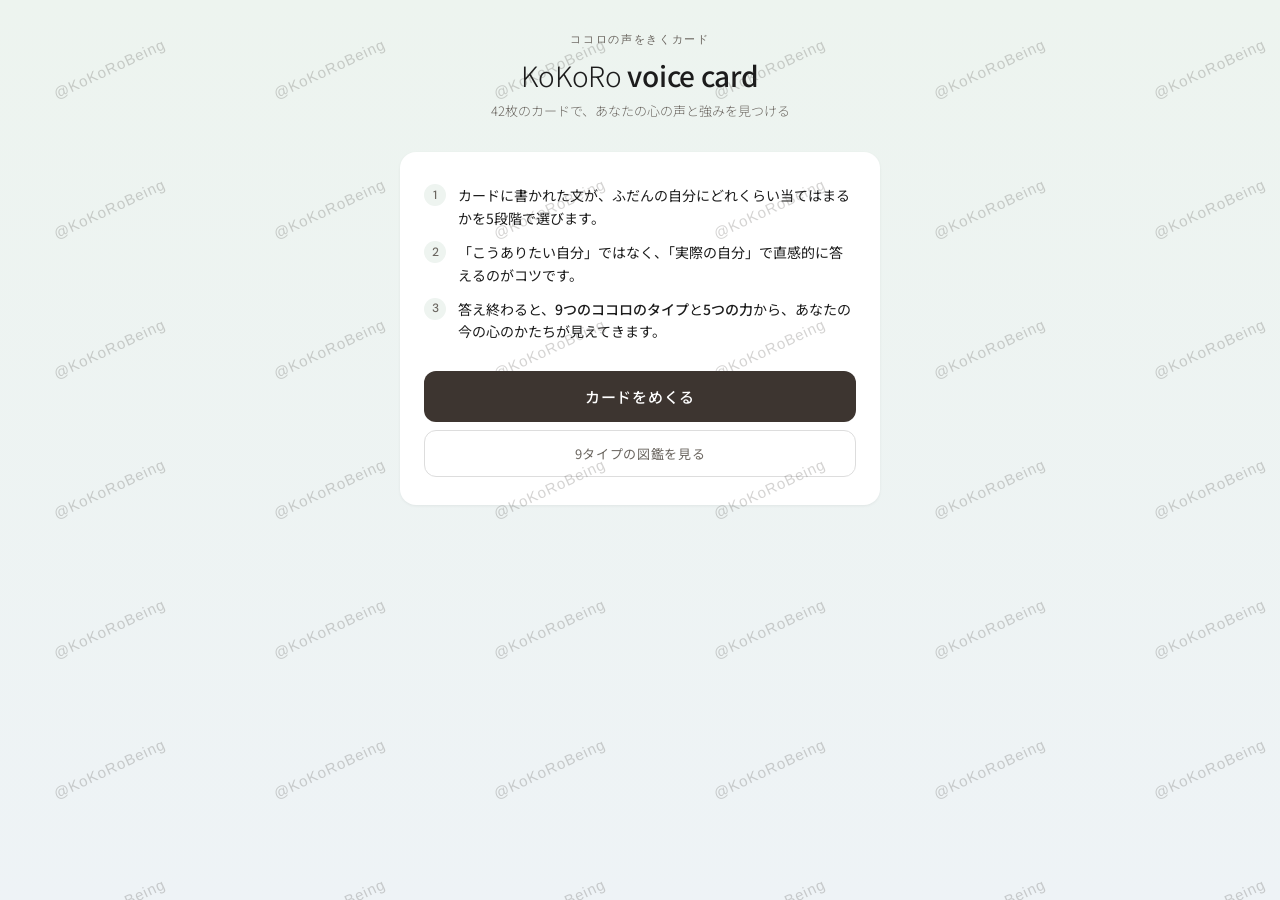
==== commit cd914afe: "KoKoRo voice card に改名し、結果を入口だけ見せてセッションへつなぐ形に 結果画面ではタイプ・持ち味・5つの力・今日のことばのみ表示し、 くわしい分析や伸ばすことばはセッションで伝える" ====
--- a/enneagram.html
+++ b/enneagram.html
@@ -3,12 +3,12 @@
 <head>
 <meta charset="UTF-8">
 <meta name="viewport" content="width=device-width, initial-scale=1.0">
-<title>ココロカード</title>
+<title>KoKoRo voice card</title>
 <meta http-equiv="refresh" content="0; url=kokoro.html">
 <link rel="canonical" href="https://sakurajpau.github.io/thought-dump-game/kokoro.html">
 <script>location.replace('kokoro.html' + location.search);</script>
 </head>
 <body>
-<p><a href="kokoro.html">ココロカードはこちらに移りました</a></p>
+<p><a href="kokoro.html">KoKoRo voice card はこちらに移りました</a></p>
 </body>
 </html>
